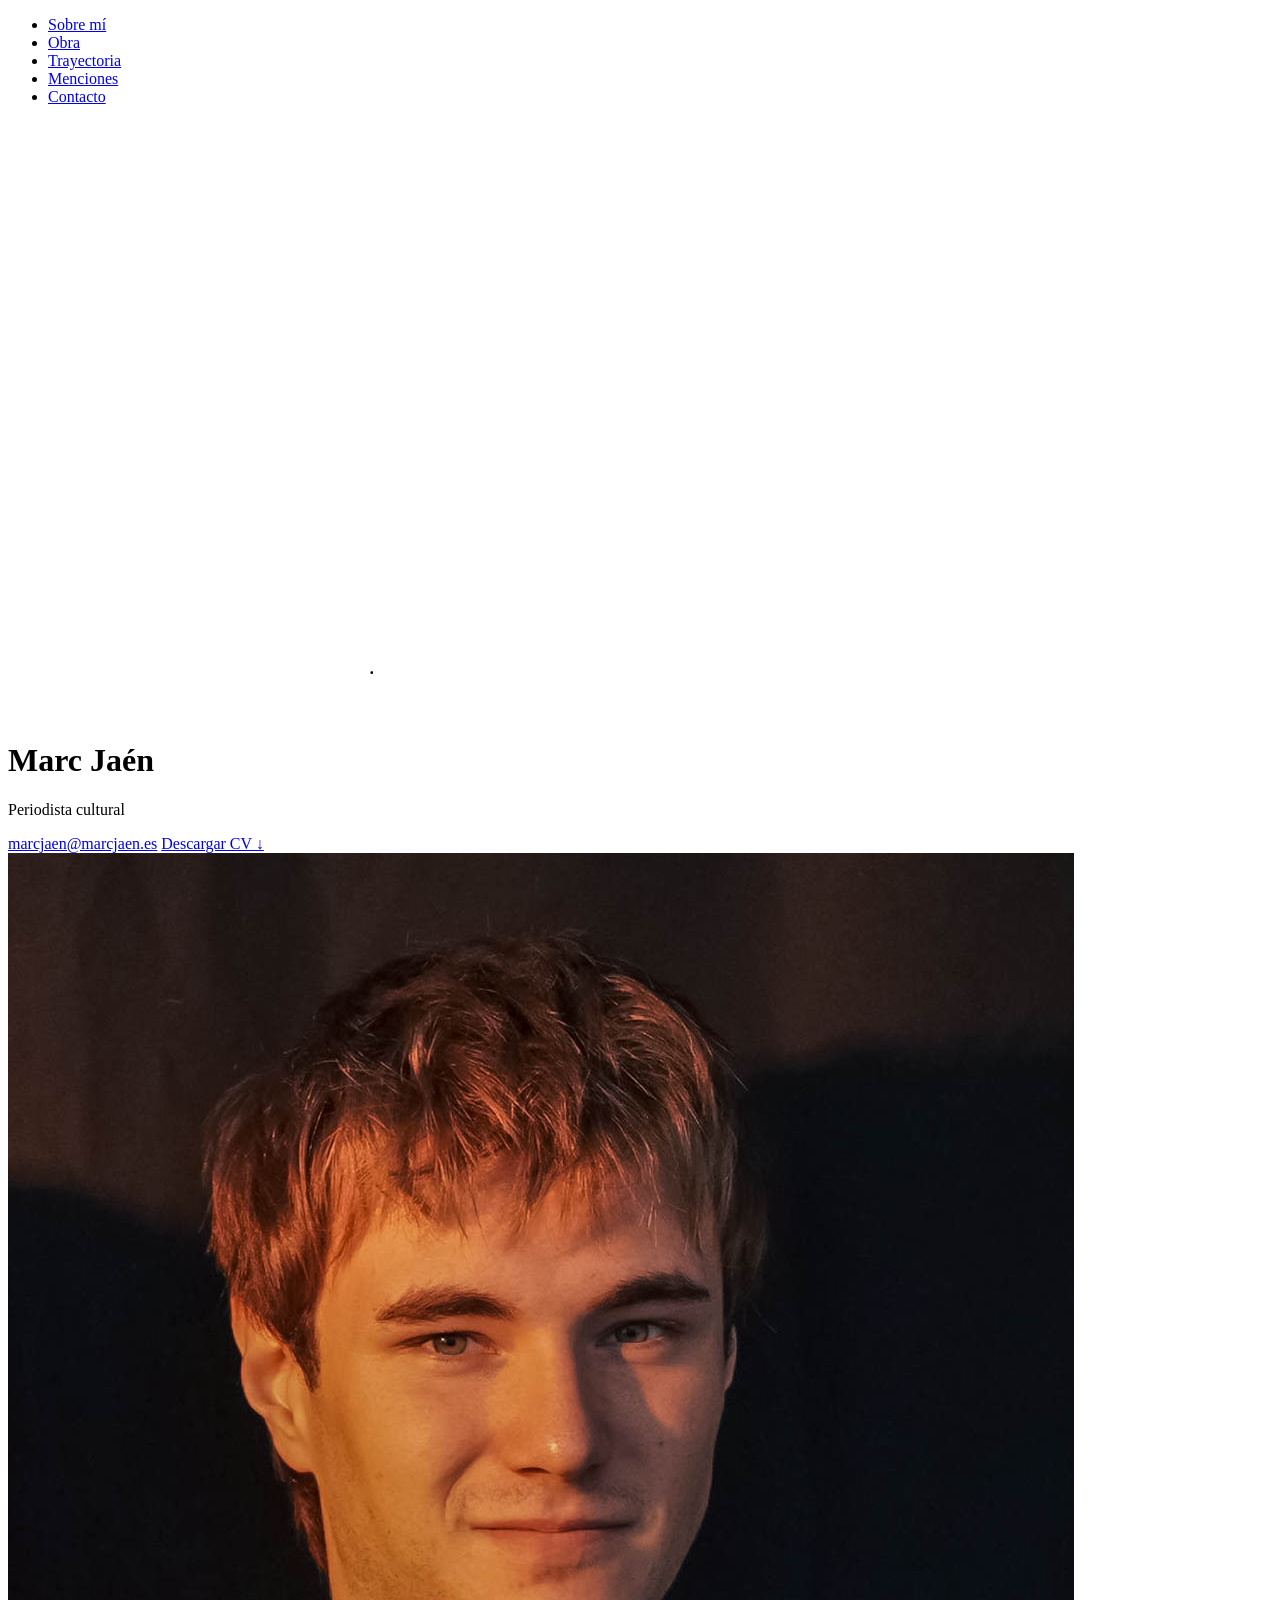
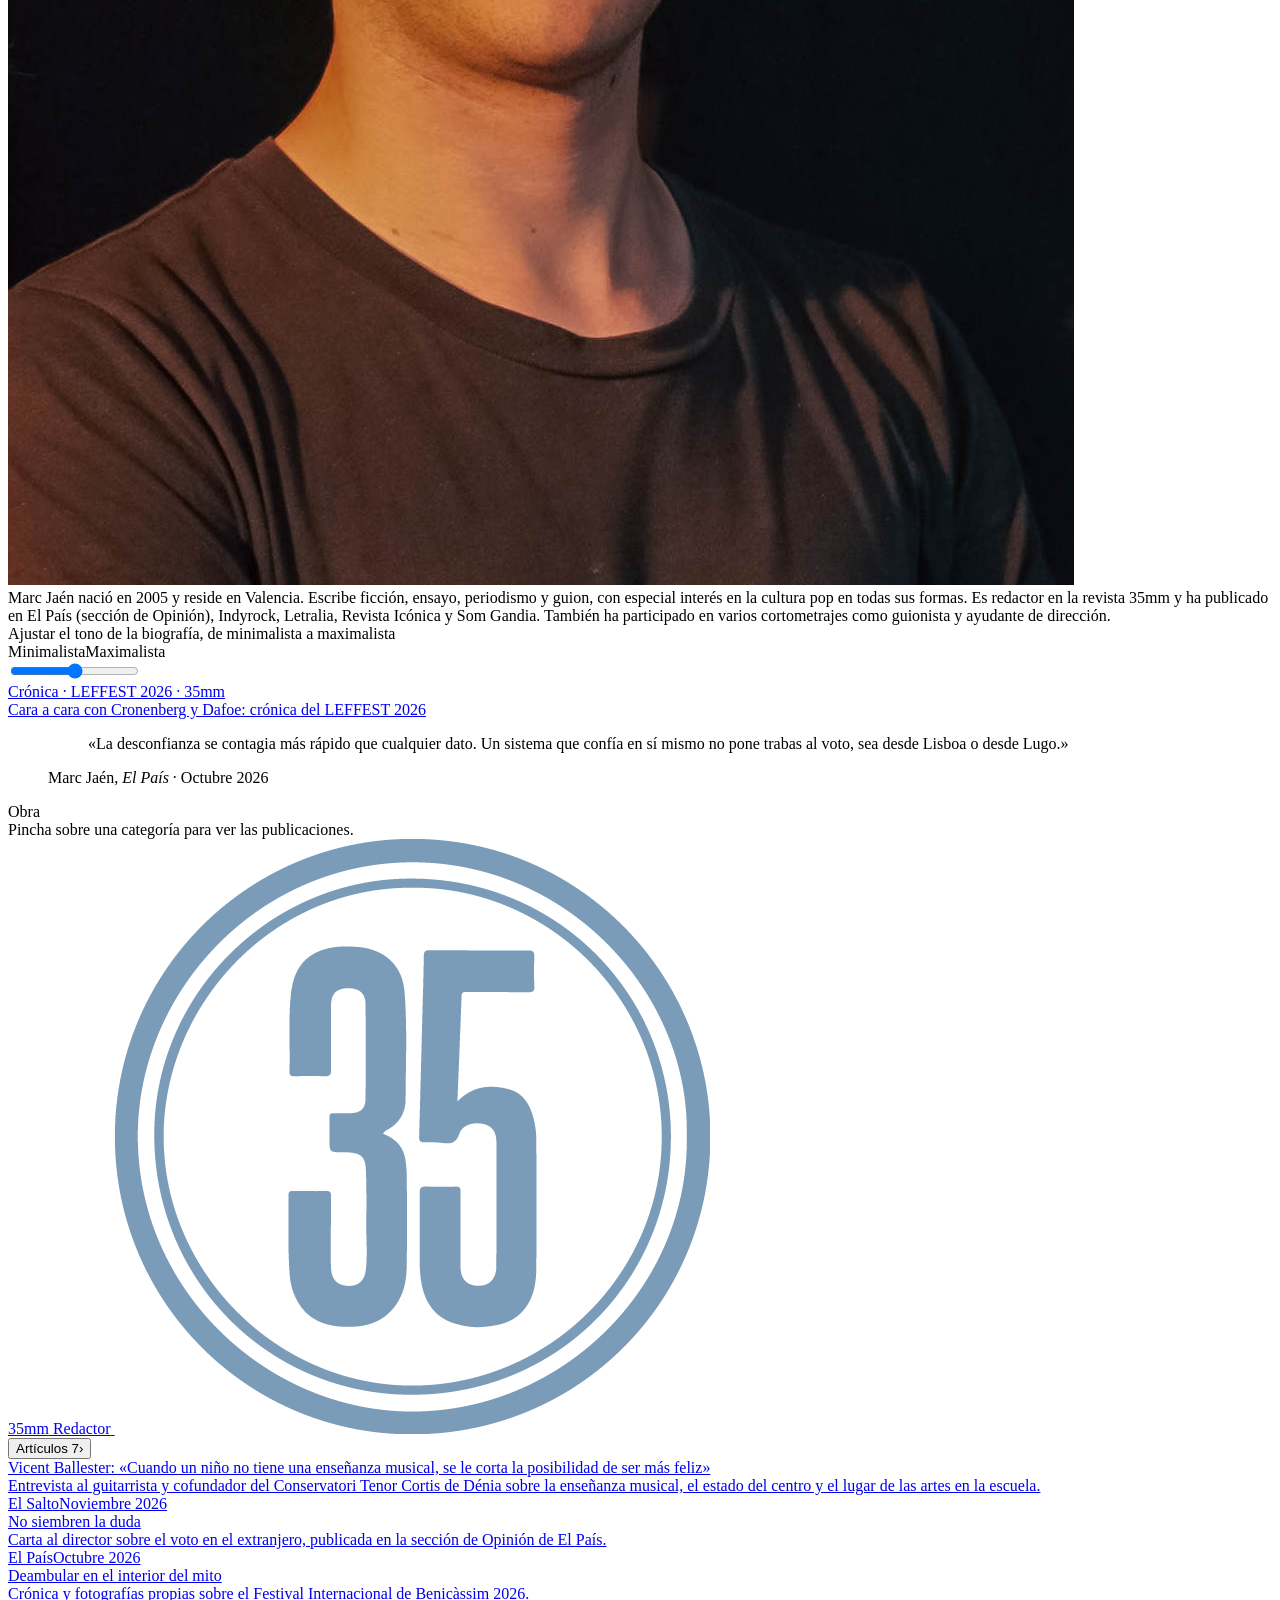
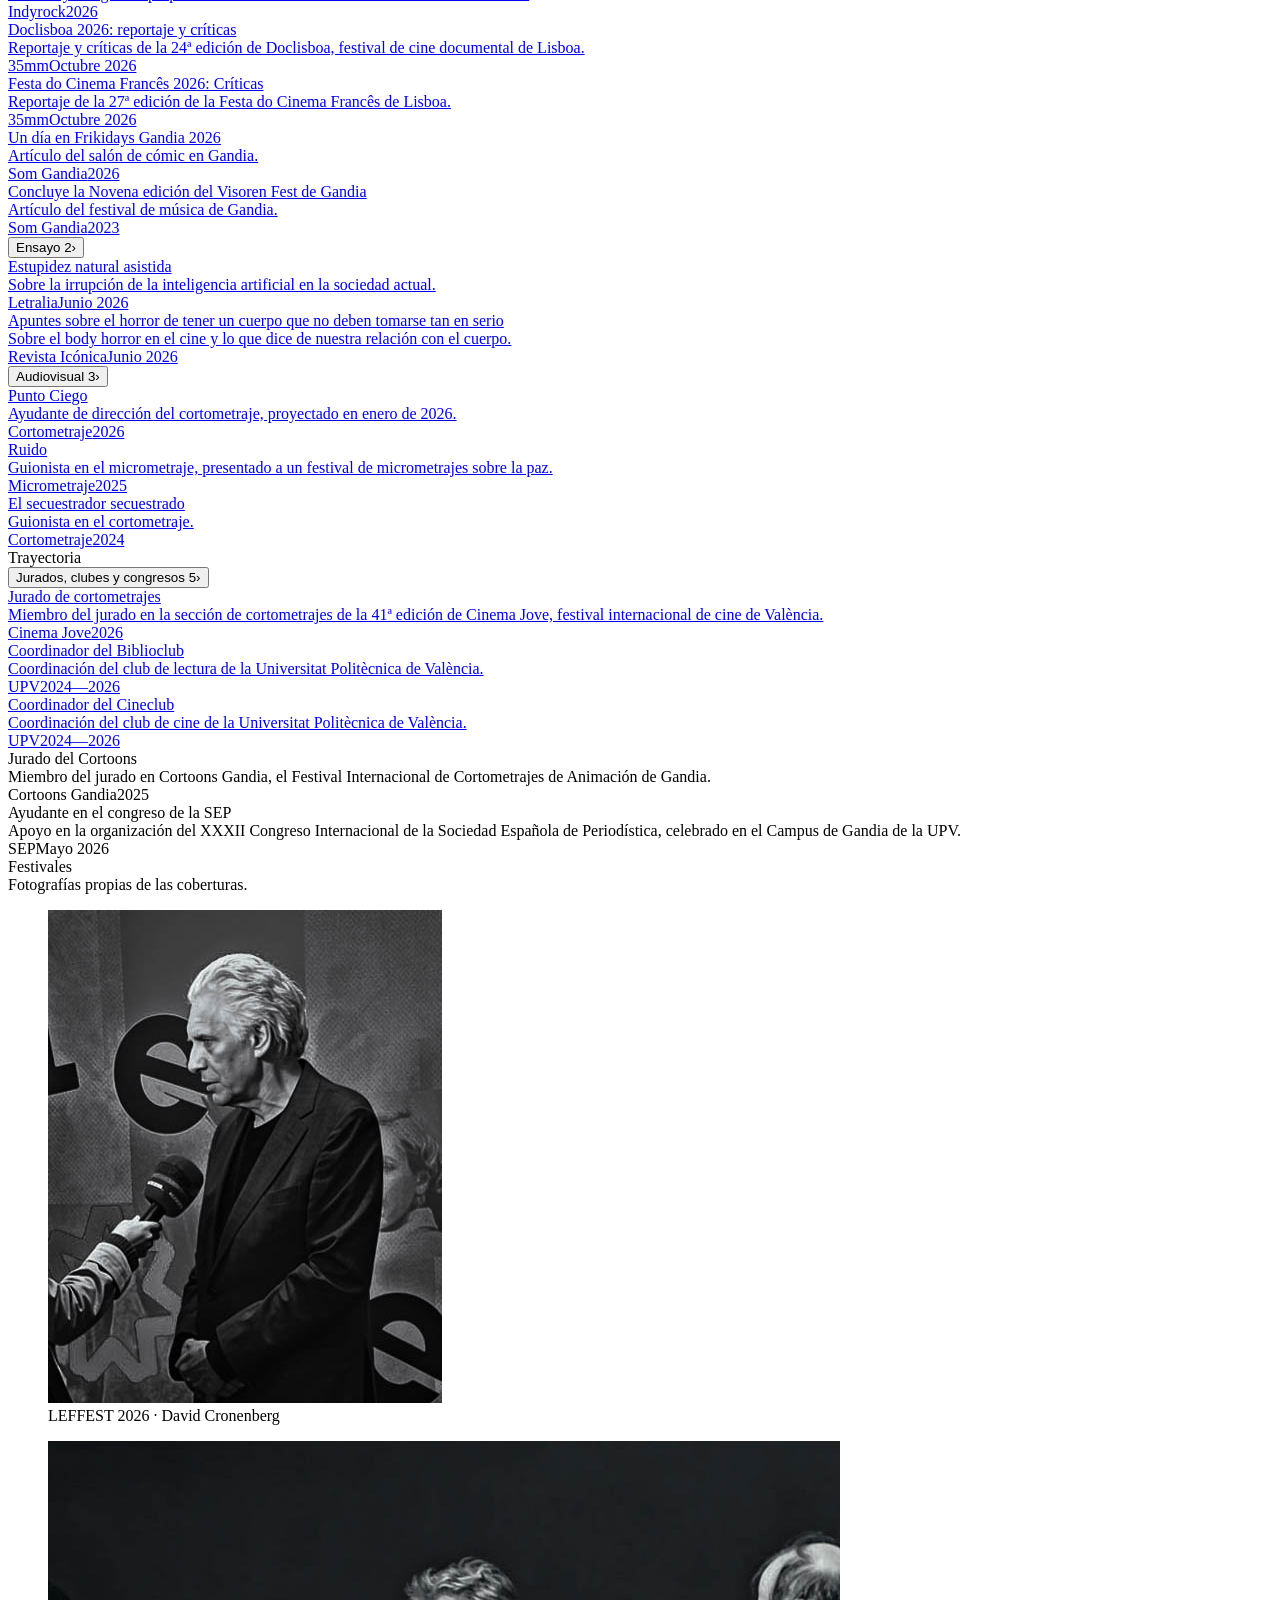
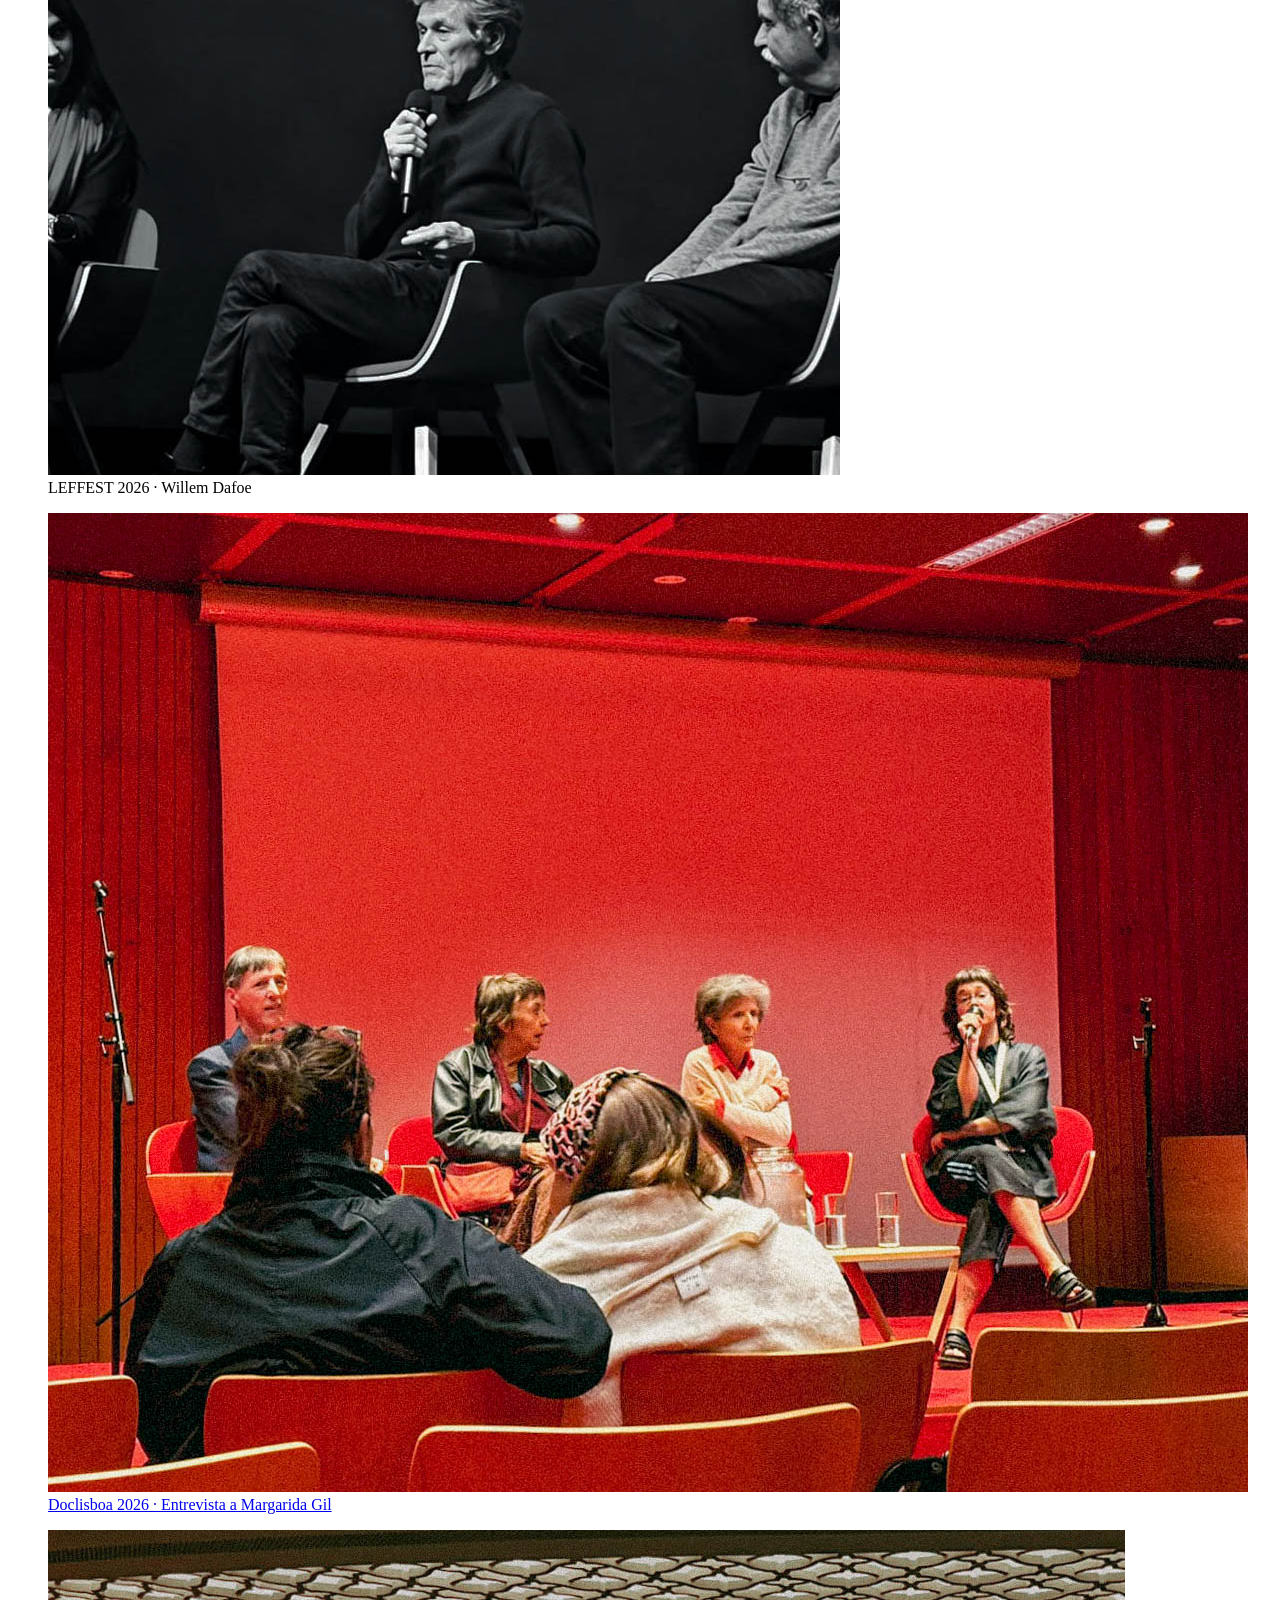
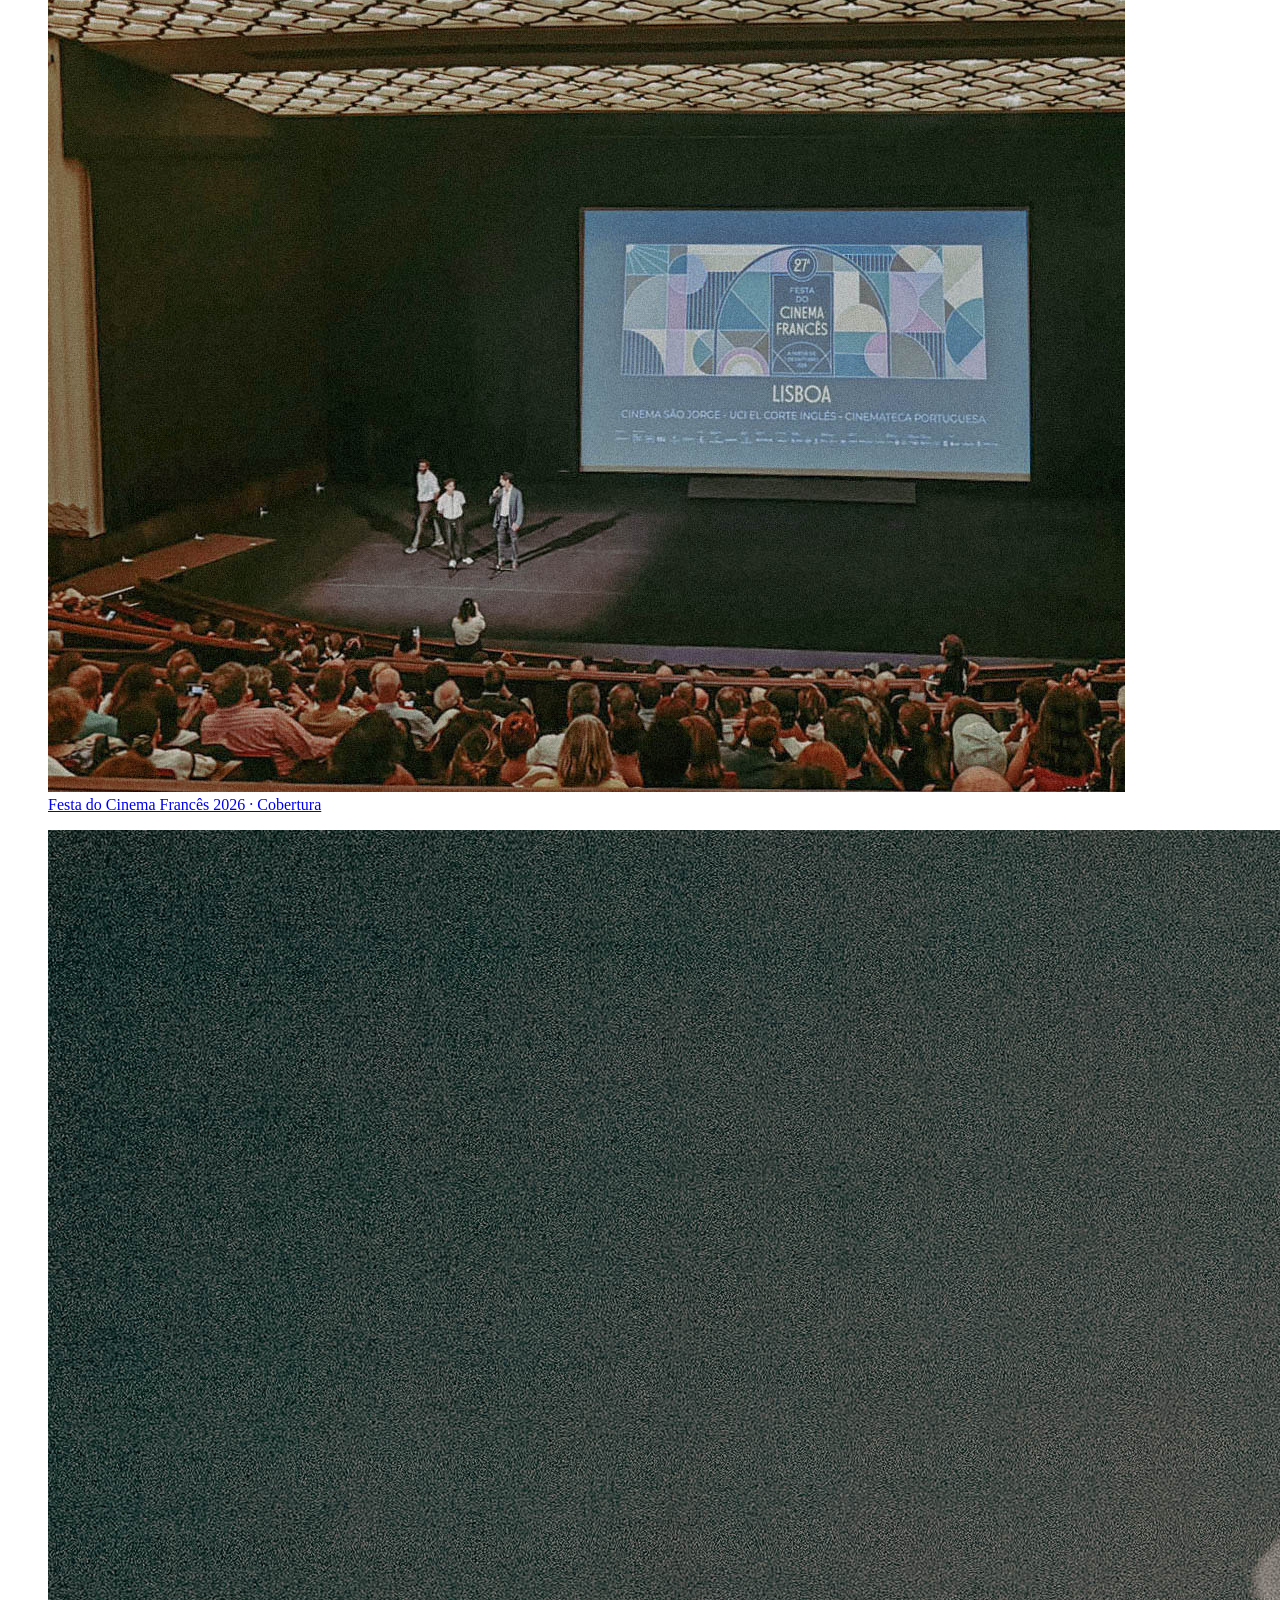
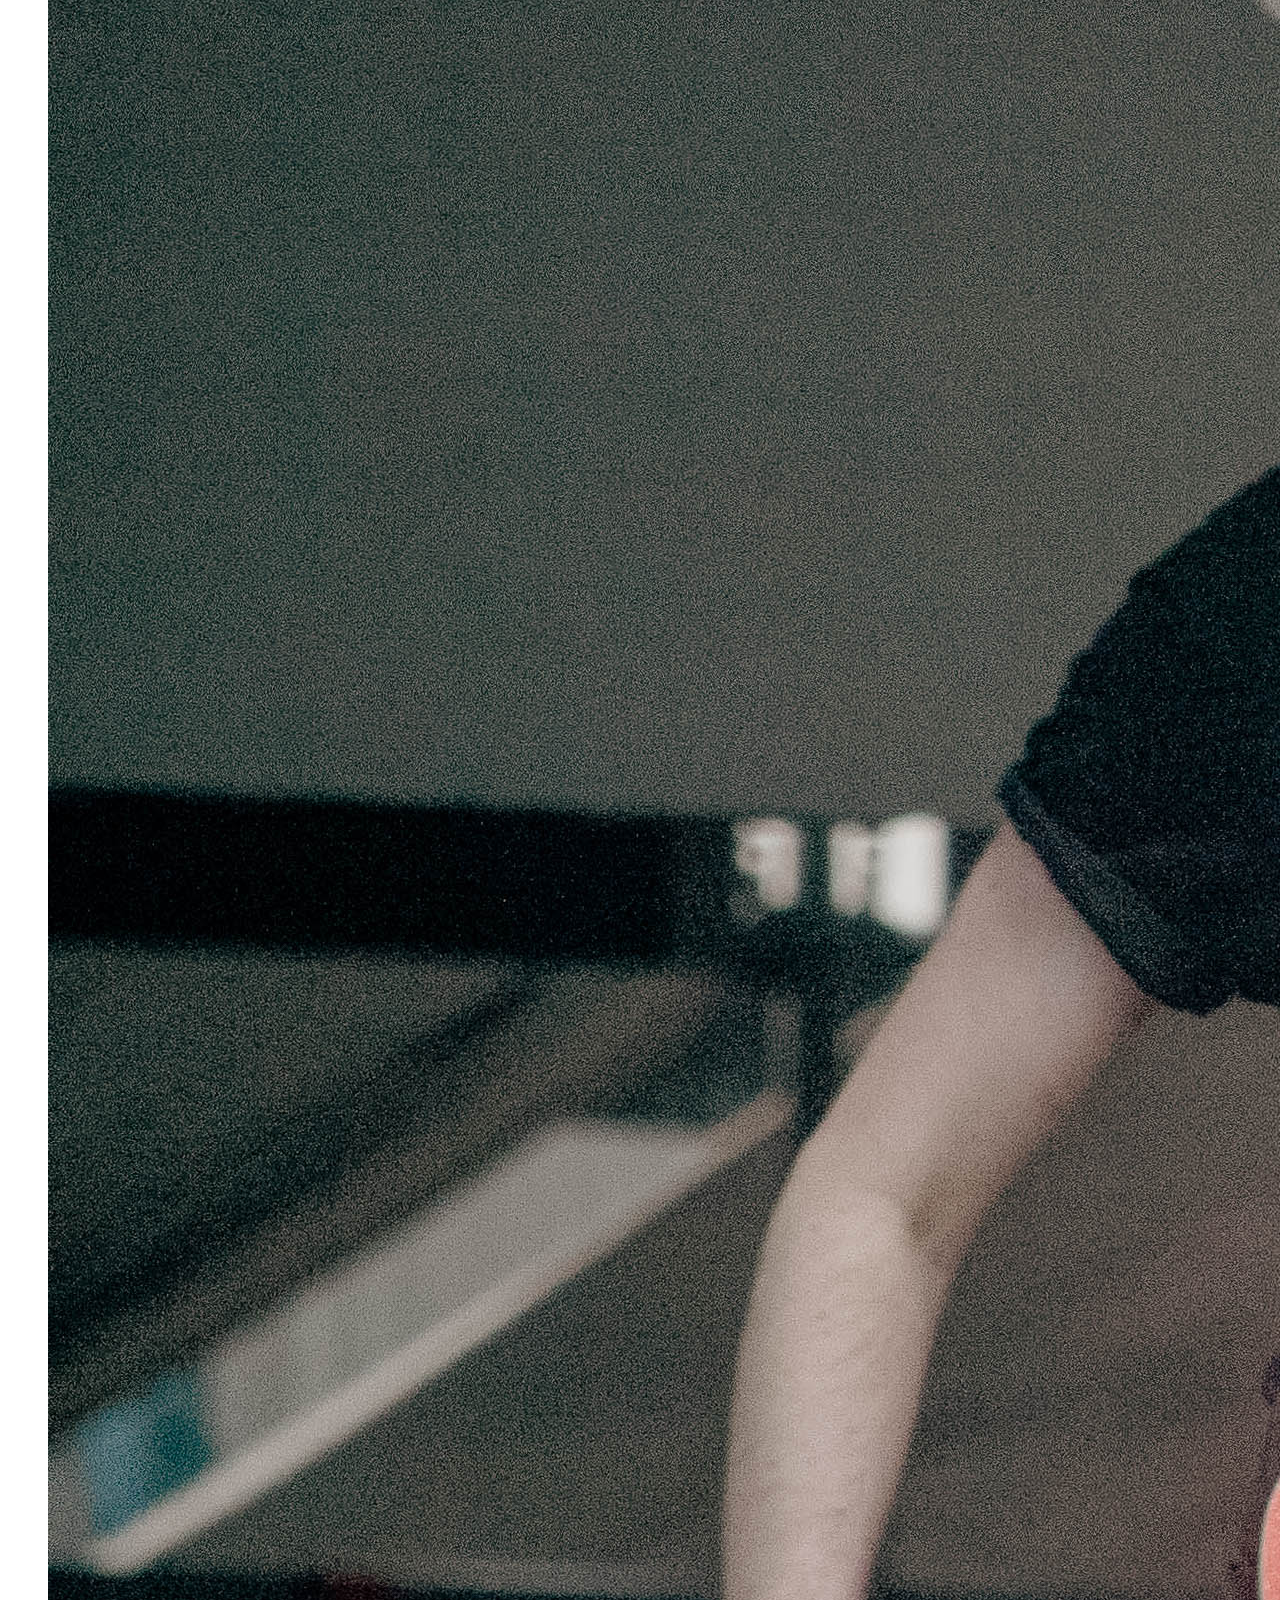
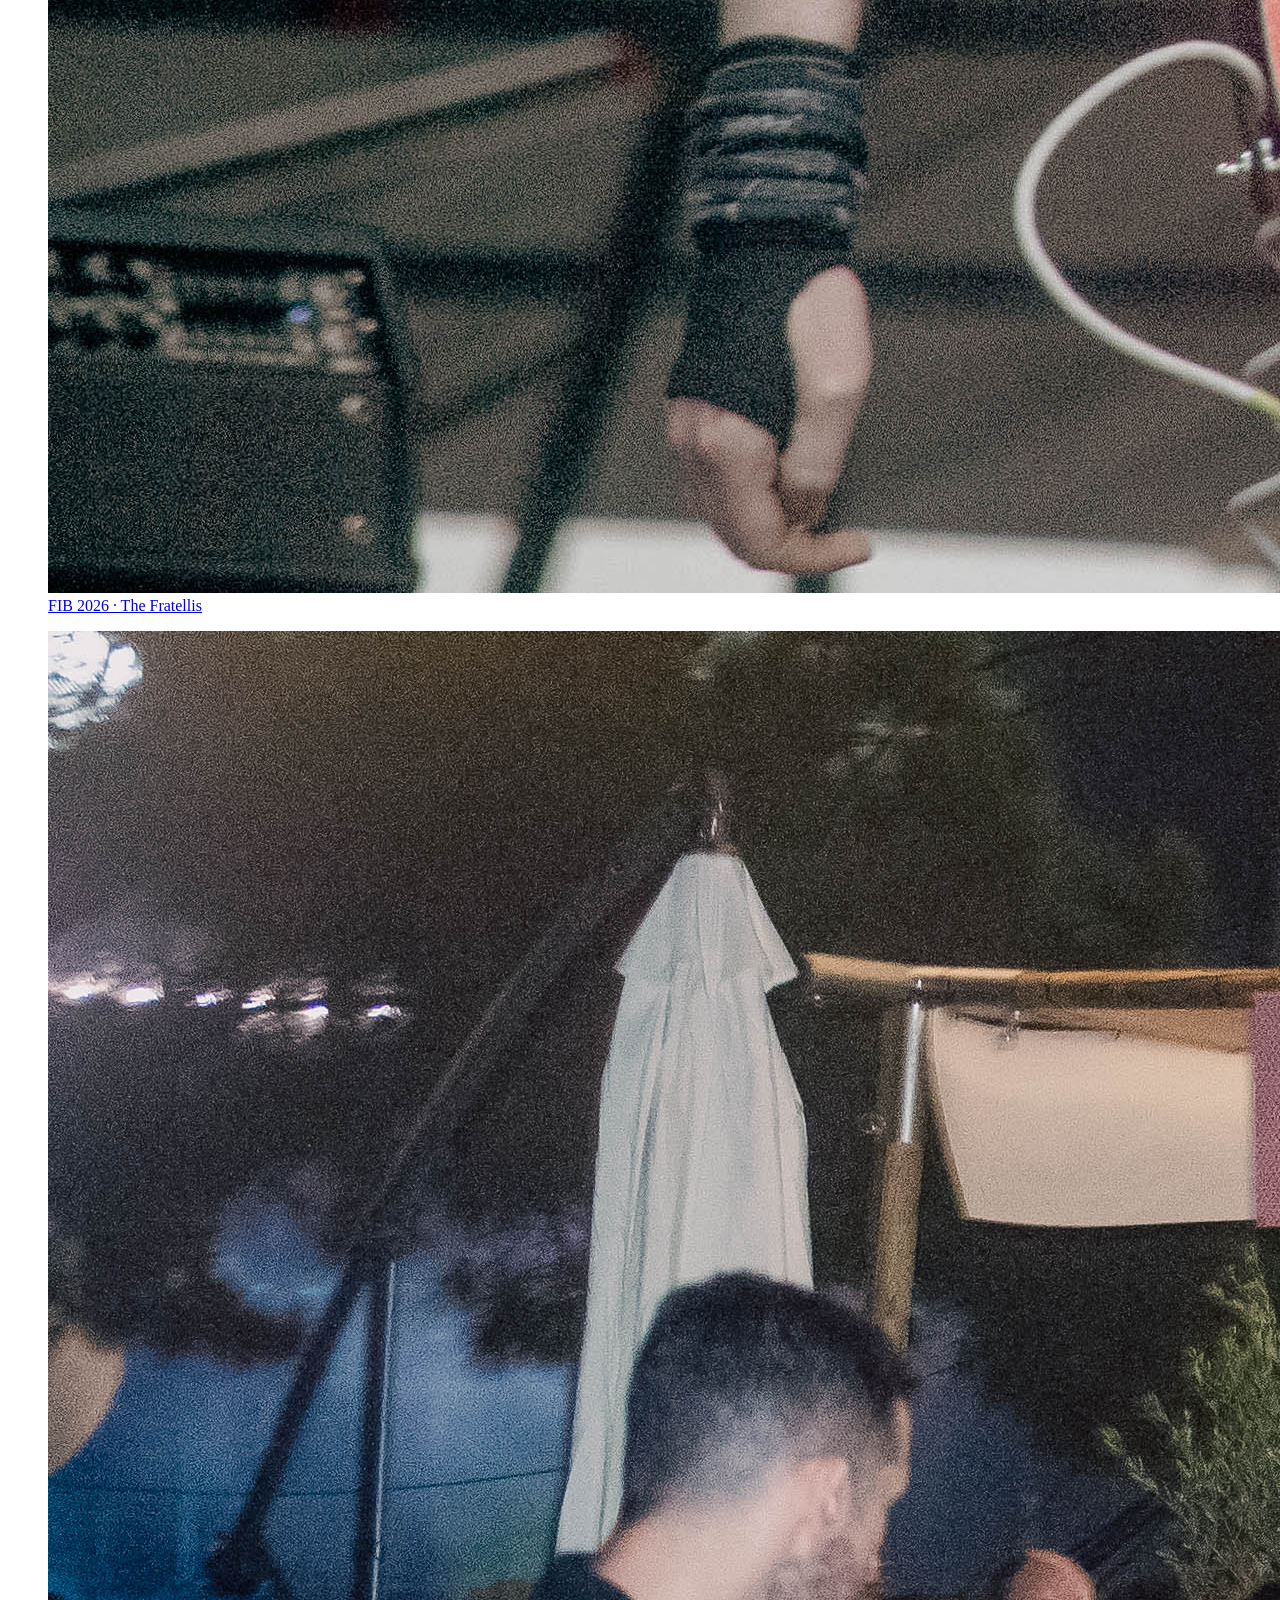
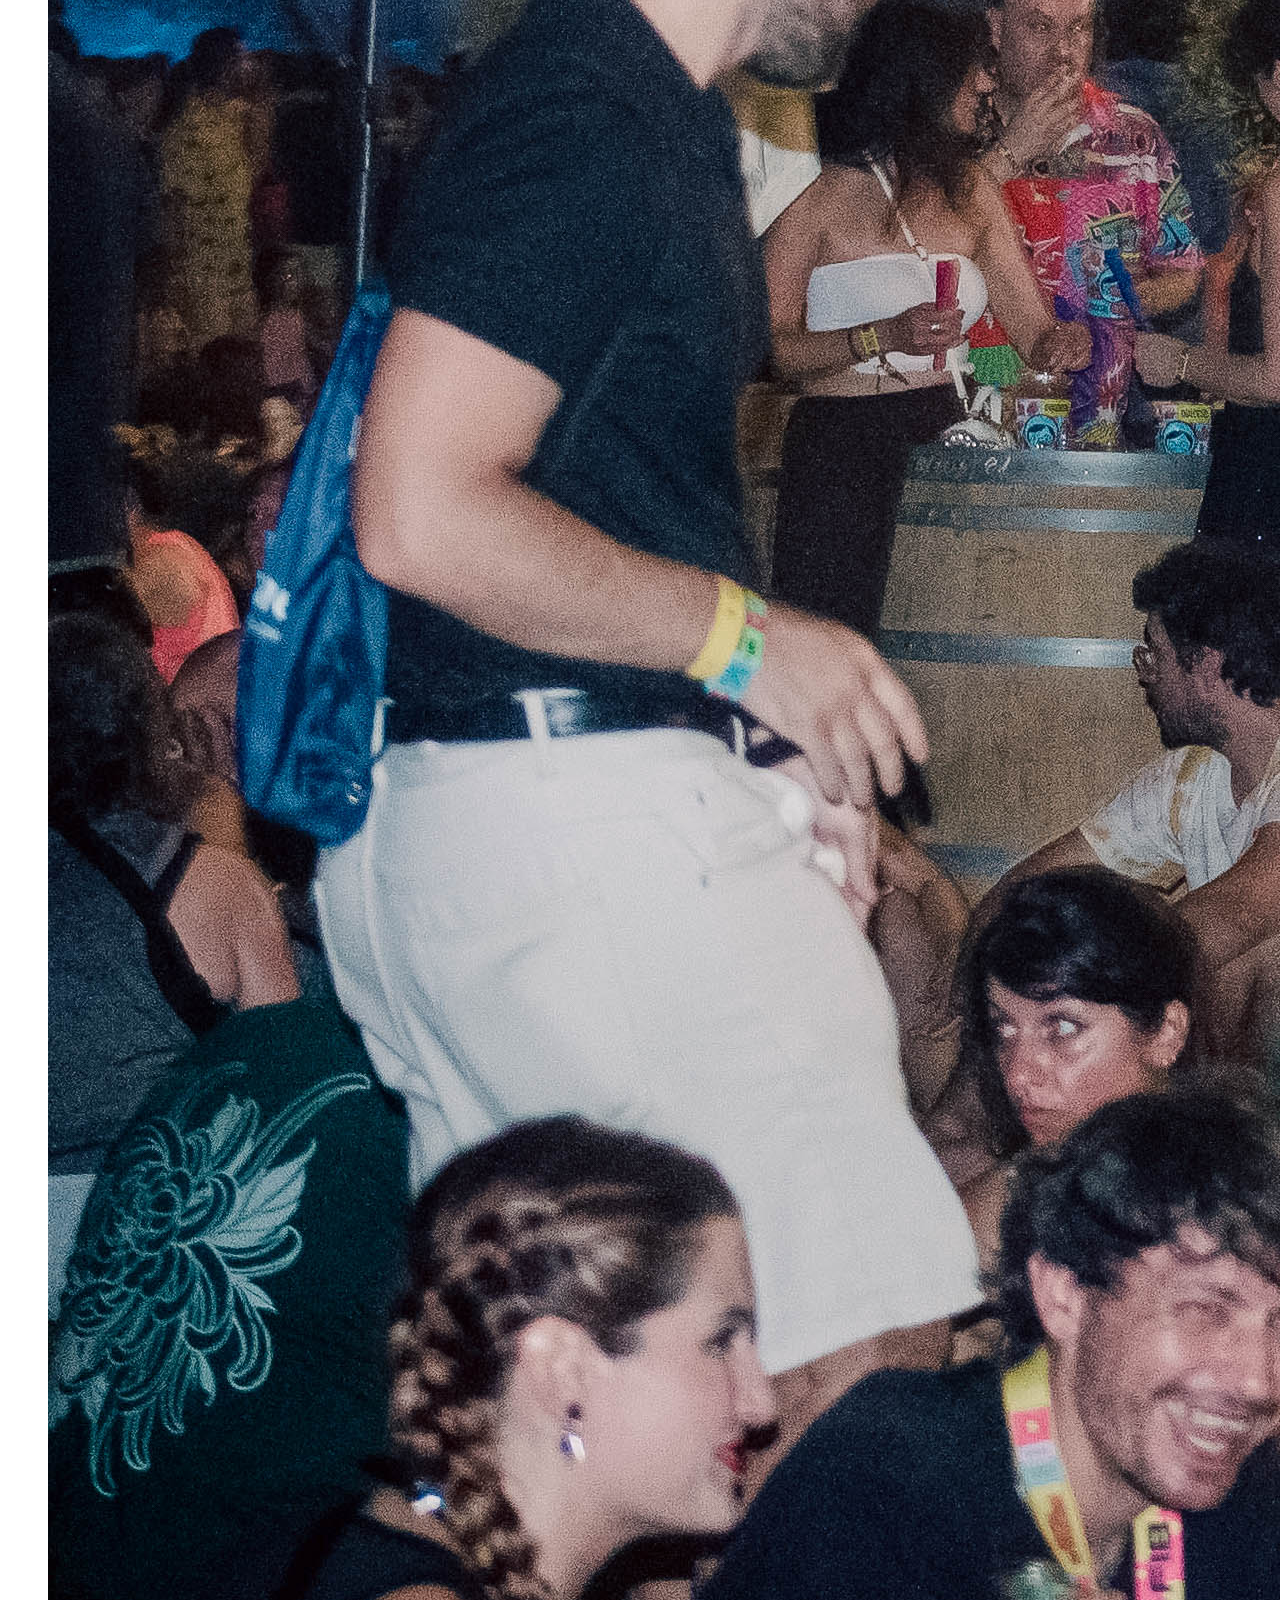
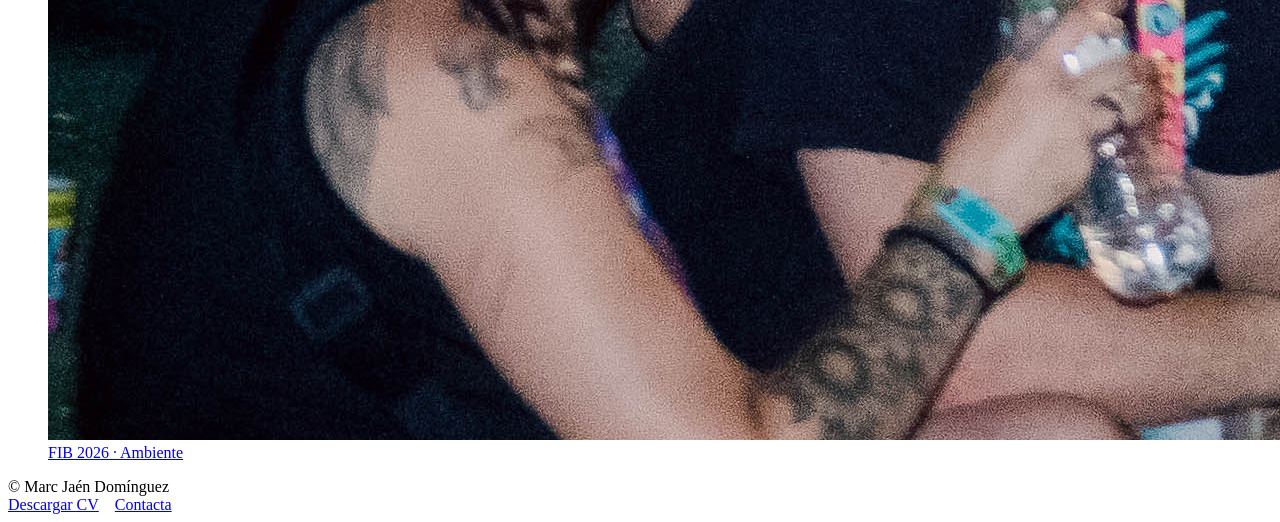
==== index.html @ 6fa633c7 "Add files via upload" ====
<!DOCTYPE html>
<html lang="es">
<head>
<meta charset="UTF-8">
<meta name="viewport" content="width=device-width, initial-scale=1.0">

<!-- SEO -->
<title>Marc Jaén | Periodista cultural</title>
<meta name="description" content="Marc Jaén Domínguez, periodista cultural. Redactor en la revista 35mm. Ensayo, artículos, crónica y guion. Publicado en El País, Indyrock, Letralia, Revista Icónica y Som Gandia. Coordinador del Biblioclub y el Cineclub de la UPV.">
<meta name="author" content="Marc Jaén Domínguez">
<meta name="robots" content="index, follow, max-image-preview:large">
<meta name="theme-color" content="#12132e">
<link rel="canonical" href="https://marcjaen.es/">
<link rel="icon" type="image/png" href="/logomarc.png">

<!-- Open Graph / redes sociales -->
<meta property="og:type" content="website">
<meta property="og:site_name" content="Marc Jaén">
<meta property="og:title" content="Marc Jaén | Periodista cultural">
<meta property="og:description" content="Marc Jaén Domínguez escribe ensayo, periodismo cultural, ficción y guion. Es redactor en la revista 35mm y ha publicado en El País, Indyrock, Letralia, Revista Icónica y Som Gandia. Coordina el Biblioclub y el Cineclub de la Universitat Politècnica de València.">
<meta property="og:url" content="https://marcjaen.es/">
<meta property="og:image" content="https://marcjaen.es/logomarc.png">
<meta property="og:locale" content="es_ES">
<meta name="twitter:card" content="summary">
<meta name="twitter:title" content="Marc Jaén | Periodista cultural">
<meta name="twitter:description" content="Marc Jaén Domínguez escribe ensayo, periodismo cultural, ficción y guion. Redactor en la revista 35mm. Ha publicado en El País, Indyrock, Letralia, Revista Icónica y Som Gandia.">
<meta name="twitter:image" content="https://marcjaen.es/logomarc.png">

<!-- Datos estructurados -->
<script type="application/ld+json">
{
  "@context": "https://schema.org",
  "@graph": [
    {
      "@type": "WebSite",
      "@id": "https://marcjaen.es/#website",
      "url": "https://marcjaen.es/",
      "name": "Marc Jaén",
      "alternateName": "Marc Jaén Domínguez",
      "inLanguage": "es"
    },
    {
      "@type": "Person",
      "@id": "https://marcjaen.es/#person",
      "name": "Marc Jaén",
      "alternateName": ["Marc Jaén Domínguez", "Marc Jaen"],
      "url": "https://marcjaen.es/",
      "image": "https://marcjaen.es/foto.jpg",
      "email": "mailto:marcjaen@marcjaen.es",
      "jobTitle": "Periodista cultural",
      "description": "Periodista cultural, ensayista y guionista. Redactor en la revista 35mm. Coordina el Biblioclub y el Cineclub de la Universitat Politècnica de València.",
      "knowsAbout": ["periodismo cultural", "ensayo", "cine", "literatura", "música", "guion"],
      "worksFor": {
        "@type": "Organization",
        "name": "35mm",
        "url": "https://35milimetros.es/"
      },
      "affiliation": {
        "@type": "CollegeOrUniversity",
        "name": "Universitat Politècnica de València"
      }
    }
  ]
}
</script>

<link rel="preconnect" href="https://fonts.googleapis.com">
<link rel="preconnect" href="https://fonts.gstatic.com" crossorigin>
<link href="https://fonts.googleapis.com/css2?family=Courier+Prime:ital,wght@0,400;0,700;1,400&family=Inter:wght@300;400;500&display=swap" rel="stylesheet">
<link rel="stylesheet" href="estilos.css">
</head>
<body>

<nav>
  <ul class="nav-links">
    <li><a href="#sobre-mi">Sobre mí</a></li>
    <li><a href="#obras">Obra</a></li>
    <li><a href="#trayectoria">Trayectoria</a></li>
    <li><a href="menciones.html">Menciones</a></li>
    <li><a href="#contacto">Contacto</a></li>
  </ul>
</nav>

<main class="contenido">

  <div class="sobre-grid" id="sobre-mi">
    <div class="marc-header">
      <img src="logomarcblanco.png" alt="Logo Marc Jaén" class="marc-logo">

      <div class="marc-titulo">
        <h1 class="marc-nombre">Marc Jaén</h1>
        <p class="marc-subtitulo">Periodista cultural</p>
        <a href="mailto:marcjaen@marcjaen.es" class="marc-mail">marcjaen@marcjaen.es</a>
        <a href="cv-marc-jaen.pdf" target="_blank" rel="noopener noreferrer" class="marc-mail">Descargar CV ↓</a>
      </div>
    </div>

    <div class="sobre-foto">
      <img src="foto.jpg" alt="Marc Jaén Domínguez, periodista cultural" onerror="this.style.display='none';this.nextElementSibling.style.display='flex'">
      <div class="foto-placeholder" style="display:none">.</div>
    </div>

    <div class="sobre-texto">
      <div class="sobre-bio" id="bioTexto">Marc Jaén nació en 2005 y reside en Valencia. Escribe ficción, ensayo, periodismo y guion, con especial interés en la cultura pop en todas sus formas. Es redactor en la revista 35mm y ha publicado en El País (sección de Opinión), Indyrock, Letralia, Revista Icónica y Som Gandia. También ha participado en varios cortometrajes como guionista y ayudante de dirección.</div>
      <label for="tonoSlider" class="sr-only">Ajustar el tono de la biografía, de minimalista a maximalista</label>
      <div class="tono-label-row"><span>Minimalista</span><span>Maximalista</span></div>
      <input type="range" class="slider" id="tonoSlider" min="0" max="6" step="1" value="3">

      <!-- PIEZA DESTACADA: sustituye href="#" por la URL real de la crónica -->
      <a class="destacado" href="#" target="_blank" rel="noopener noreferrer">
        <img src="cronenberg-poster.jpg" alt="Póster de Videodrome firmado por David Cronenberg" onerror="this.style.display='none'">
        <div>
          <div class="destacado-etiqueta">Crónica · LEFFEST 2026 · 35mm</div>
          <div class="destacado-tit">Cara a cara con Cronenberg y Dafoe: crónica del LEFFEST 2026</div>
        </div>
      </a>

      <figure class="cita">
        <blockquote>«La desconfianza se contagia más rápido que cualquier dato. Un sistema que confía en sí mismo no pone trabas al voto, sea desde Lisboa o desde Lugo.»</blockquote>
        <figcaption>Marc Jaén, <cite>El País</cite> · Octubre 2026</figcaption>
      </figure>
    </div>
  </div>

  <!-- OBRA: 35mm + Artículos, Ensayo, Audiovisual -->
  <div class="obras-sec" id="obras">
    <div class="sec-label">Obra</div>
    <div class="sec-hint">Pincha sobre una categoría para ver las publicaciones.</div>

    <div class="cat-grid">

      <a class="cat-card cat-link" href="https://35milimetros.es/author/marcjaen/" target="_blank" rel="noopener noreferrer">
        <span class="cat-titulo">35mm</span>
        <span class="cat-meta">
          <span class="cat-count">Redactor</span>
          <img src="logo-35mm.png" alt="Logo de la revista 35mm" class="cat-logo">
        </span>
      </a>

      <div class="cat-card">
        <button class="cat-header" id="btn-articulos" onclick="toggleCat(this)" aria-expanded="false" aria-controls="cat-articulos">
          <span class="cat-titulo">Artículos</span>
          <span class="cat-meta"><span class="cat-count">7</span><span class="cat-arrow" aria-hidden="true">›</span></span>
        </button>
        <div class="cat-body" id="cat-articulos" role="region" aria-labelledby="btn-articulos" inert>
          <a class="obra-fila" href="https://www.elsaltodiario.com/musica/vicent-ballester-cuando-un-nino-no-tiene-una-ensenanza-musical-se-le-corta-posibilidad-ser-feliz" target="_blank" rel="noopener noreferrer">
            <div class="obra-tit">Vicent Ballester: «Cuando un niño no tiene una enseñanza musical, se le corta la posibilidad de ser más feliz»</div>
            <div class="obra-desc">Entrevista al guitarrista y cofundador del Conservatori Tenor Cortis de Dénia sobre la enseñanza musical, el estado del centro y el lugar de las artes en la escuela.</div>
            <div class="obra-meta"><span>El Salto</span><span>Noviembre 2026</span></div>
          </a>
          <a class="obra-fila" href="https://elpais.com/opinion/2026-10-15/una-lectora-el-problema-no-es-el-turismo-sino-desplazar-la-vida-que-hace-atractiva-una-ciudad.html" target="_blank" rel="noopener noreferrer">
            <div class="obra-tit">No siembren la duda</div>
            <div class="obra-desc">Carta al director sobre el voto en el extranjero, publicada en la sección de Opinión de El País.</div>
            <div class="obra-meta"><span>El País</span><span>Octubre 2026</span></div>
          </a>
          <a class="obra-fila" href="https://indyrock.es/benicassim.htm" target="_blank" rel="noopener noreferrer">
            <div class="obra-tit">Deambular en el interior del mito</div>
            <div class="obra-desc">Crónica y fotografías propias sobre el Festival Internacional de Benicàssim 2026.</div>
            <div class="obra-meta"><span>Indyrock</span><span>2026</span></div>
          </a>
          <a class="obra-fila" href="https://35milimetros.es/doclisboa-2026-reportaje-y-criticas/" target="_blank" rel="noopener noreferrer">
            <div class="obra-tit">Doclisboa 2026: reportaje y críticas</div>
            <div class="obra-desc">Reportaje y críticas de la 24ª edición de Doclisboa, festival de cine documental de Lisboa.</div>
            <div class="obra-meta"><span>35mm</span><span>Octubre 2026</span></div>
          </a>
          <a class="obra-fila" href="https://35milimetros.es/festa-do-cinema-frances-2026-criticas/" target="_blank" rel="noopener noreferrer">
            <div class="obra-tit">Festa do Cinema Francês 2026: Críticas</div>
            <div class="obra-desc">Reportaje de la 27ª edición de la Festa do Cinema Francês de Lisboa.</div>
            <div class="obra-meta"><span>35mm</span><span>Octubre 2026</span></div>
          </a>
          <a class="obra-fila" href="https://somgandia.com/frikidays-gandia-2026-marc-jaen" target="_blank" rel="noopener noreferrer">
            <div class="obra-tit">Un día en Frikidays Gandia 2026</div>
            <div class="obra-desc">Artículo del salón de cómic en Gandia.</div>
            <div class="obra-meta"><span>Som Gandia</span><span>2026</span></div>
          </a>
          <a class="obra-fila" href="https://somgandia.com/visoren-fest-de-gandia" target="_blank" rel="noopener noreferrer">
            <div class="obra-tit">Concluye la Novena edición del Visoren Fest de Gandia</div>
            <div class="obra-desc">Artículo del festival de música de Gandia.</div>
            <div class="obra-meta"><span>Som Gandia</span><span>2023</span></div>
          </a>
        </div>
      </div>

      <div class="cat-card">
        <button class="cat-header" id="btn-ensayo" onclick="toggleCat(this)" aria-expanded="false" aria-controls="cat-ensayo">
          <span class="cat-titulo">Ensayo</span>
          <span class="cat-meta"><span class="cat-count">2</span><span class="cat-arrow" aria-hidden="true">›</span></span>
        </button>
        <div class="cat-body" id="cat-ensayo" role="region" aria-labelledby="btn-ensayo" inert>
          <a class="obra-fila" href="https://letralia.com/sala-de-ensayo/2026/06/15/estupidez-natural-asistida/" target="_blank" rel="noopener noreferrer">
            <div class="obra-tit">Estupidez natural asistida</div>
            <div class="obra-desc">Sobre la irrupción de la inteligencia artificial en la sociedad actual.</div>
            <div class="obra-meta"><span>Letralia</span><span>Junio 2026</span></div>
          </a>
          <a class="obra-fila" href="https://revistaiconica.com/apuntes-sobre-el-horror-de-tener-un-cuerpo-que-no-deben-tomarse-tan-en-serio/" target="_blank" rel="noopener noreferrer">
            <div class="obra-tit">Apuntes sobre el horror de tener un cuerpo que no deben tomarse tan en serio</div>
            <div class="obra-desc">Sobre el body horror en el cine y lo que dice de nuestra relación con el cuerpo.</div>
            <div class="obra-meta"><span>Revista Icónica</span><span>Junio 2026</span></div>
          </a>
        </div>
      </div>

      <div class="cat-card">
        <button class="cat-header" id="btn-audiovisual" onclick="toggleCat(this)" aria-expanded="false" aria-controls="cat-audiovisual">
          <span class="cat-titulo">Audiovisual</span>
          <span class="cat-meta"><span class="cat-count">3</span><span class="cat-arrow" aria-hidden="true">›</span></span>
        </button>
        <div class="cat-body" id="cat-audiovisual" role="region" aria-labelledby="btn-audiovisual" inert>
          <a class="obra-fila" href="https://youtu.be/EeJYTK-AFF4" target="_blank" rel="noopener noreferrer">
            <div class="obra-tit">Punto Ciego</div>
            <div class="obra-desc">Ayudante de dirección del cortometraje, proyectado en enero de 2026.</div>
            <div class="obra-meta"><span>Cortometraje</span><span>2026</span></div>
          </a>
          <a class="obra-fila" href="https://youtu.be/1i9xn49E3Xo" target="_blank" rel="noopener noreferrer">
            <div class="obra-tit">Ruido</div>
            <div class="obra-desc">Guionista en el micrometraje, presentado a un festival de micrometrajes sobre la paz.</div>
            <div class="obra-meta"><span>Micrometraje</span><span>2025</span></div>
          </a>
          <a class="obra-fila" href="https://youtu.be/iUqpj9CgzKc" target="_blank" rel="noopener noreferrer">
            <div class="obra-tit">El secuestrador secuestrado</div>
            <div class="obra-desc">Guionista en el cortometraje.</div>
            <div class="obra-meta"><span>Cortometraje</span><span>2024</span></div>
          </a>
        </div>
      </div>

    </div>
  </div>

  <!-- TRAYECTORIA: sección propia, una sola tarjeta desplegable -->
  <div class="trayectoria-sec" id="trayectoria">
    <div class="sec-label">Trayectoria</div>

    <div class="cat-grid">
      <div class="cat-card cat-ancha">
        <button class="cat-header" id="btn-trayectoria" onclick="toggleCat(this)" aria-expanded="false" aria-controls="cat-trayectoria">
          <span class="cat-titulo">Jurados, clubes y congresos</span>
          <span class="cat-meta"><span class="cat-count">5</span><span class="cat-arrow" aria-hidden="true">›</span></span>
        </button>
        <div class="cat-body" id="cat-trayectoria" role="region" aria-labelledby="btn-trayectoria" inert>
          <a class="obra-fila" href="certificado-cinema-jove.pdf" target="_blank" rel="noopener noreferrer">
            <div class="obra-tit">Jurado de cortometrajes</div>
            <div class="obra-desc">Miembro del jurado en la sección de cortometrajes de la 41ª edición de Cinema Jove, festival internacional de cine de València.</div>
            <div class="obra-meta"><span>Cinema Jove</span><span>2026</span></div>
          </a>
          <a class="obra-fila" href="Biblioclub.pdf" target="_blank" rel="noopener noreferrer">
            <div class="obra-tit">Coordinador del Biblioclub</div>
            <div class="obra-desc">Coordinación del club de lectura de la Universitat Politècnica de València.</div>
            <div class="obra-meta"><span>UPV</span><span>2024—2026</span></div>
          </a>
          <a class="obra-fila" href="Cineclub.pdf" target="_blank" rel="noopener noreferrer">
            <div class="obra-tit">Coordinador del Cineclub</div>
            <div class="obra-desc">Coordinación del club de cine de la Universitat Politècnica de València.</div>
            <div class="obra-meta"><span>UPV</span><span>2024—2026</span></div>
          </a>
          <div class="obra-fila-static">
            <div class="obra-tit">Jurado del Cortoons</div>
            <div class="obra-desc">Miembro del jurado en Cortoons Gandia, el Festival Internacional de Cortometrajes de Animación de Gandia.</div>
            <div class="obra-meta"><span>Cortoons Gandia</span><span>2025</span></div>
          </div>
          <div class="obra-fila-static">
            <div class="obra-tit">Ayudante en el congreso de la SEP</div>
            <div class="obra-desc">Apoyo en la organización del XXXII Congreso Internacional de la Sociedad Española de Periodística, celebrado en el Campus de Gandia de la UPV.</div>
            <div class="obra-meta"><span>SEP</span><span>Mayo 2026</span></div>
          </div>
        </div>
      </div>
    </div>
  </div>

  <!-- FESTIVALES -->
  <div class="festivales-sec" id="festivales">
    <div class="sec-label">Festivales</div>
    <div class="sec-hint">Fotografías propias de las coberturas.</div>

    <div class="galeria">
      <figure>
        <img src="leffest-cronenberg.jpg" alt="David Cronenberg en el LEFFEST 2026, fotografía de Marc Jaén" loading="lazy" onerror="this.closest('figure').style.display='none'">
        <figcaption>LEFFEST 2026 · David Cronenberg</figcaption>
      </figure>
      <figure>
        <img src="leffest-dafoe.jpg" alt="Willem Dafoe en el LEFFEST 2026, fotografía de Marc Jaén" loading="lazy" onerror="this.closest('figure').style.display='none'">
        <figcaption>LEFFEST 2026 · Willem Dafoe</figcaption>
      </figure>
      <figure>
        <img src="doclisboa.jpg" alt="Entrevista a Margarida Gil en Doclisboa 2026, fotografía de Marc Jaén" loading="lazy" onerror="this.closest('figure').style.display='none'">
        <figcaption><a href="https://35milimetros.es/doclisboa-2026-reportaje-y-criticas/" target="_blank" rel="noopener noreferrer">Doclisboa 2026 · Entrevista a Margarida Gil</a></figcaption>
      </figure>
      <figure>
        <img src="festa-cinema-frances.jpg" alt="Festa do Cinema Francês 2026, fotografía de Marc Jaén" loading="lazy" onerror="this.closest('figure').style.display='none'">
        <figcaption><a href="https://35milimetros.es/festa-do-cinema-frances-2026-criticas/" target="_blank" rel="noopener noreferrer">Festa do Cinema Francês 2026 · Cobertura</a></figcaption>
      </figure>
      <figure>
        <img src="fib-fratellis.jpg" alt="The Fratellis en el Festival Internacional de Benicàssim 2026, fotografía de Marc Jaén" loading="lazy" onerror="this.closest('figure').style.display='none'">
        <figcaption><a href="https://indyrock.es/benicassim.htm" target="_blank" rel="noopener noreferrer">FIB 2026 · The Fratellis</a></figcaption>
      </figure>
      <figure>
        <img src="fib-ambiente.jpg" alt="Ambiente del Festival Internacional de Benicàssim 2026, fotografía de Marc Jaén" loading="lazy" onerror="this.closest('figure').style.display='none'">
        <figcaption><a href="https://indyrock.es/benicassim.htm" target="_blank" rel="noopener noreferrer">FIB 2026 · Ambiente</a></figcaption>
      </figure>
    </div>
  </div>

</main>

<footer id="contacto">
  <span class="footer-copy">© Marc Jaén Domínguez</span>

  <div style="display:flex;gap:1rem;">
    <a href="cv-marc-jaen.pdf" target="_blank" rel="noopener noreferrer" class="footer-contacto">Descargar CV</a>
    <a href="mailto:marcjaen@marcjaen.es" class="footer-contacto">Contacta</a>
  </div>
</footer>

<script>
const bios = [
  "Escribe.",
  "Escribe ficción, ensayo y periodismo.",
  "Escribe ficción, ensayo, periodismo y guion. Le interesa la cultura pop en todas sus formas. Es redactor en la revista 35mm y suele consumir cine, música y literatura como parte de su día a día.",
  "Marc Jaén nació en 2005 y reside en Valencia. Escribe ficción, ensayo, periodismo y guion, con especial interés en la cultura pop en todas sus formas. Es redactor en la revista 35mm y ha publicado en El País (sección de Opinión), Indyrock, Letralia, Revista Icónica y Som Gandia. También ha participado en varios cortometrajes como guionista y ayudante de dirección.",
  "Marc Jaén nació en 2005 y reside en Valencia. Escribe ficción, ensayo, periodismo y guion desde un ángulo que combina criterio técnico musical (formación de conservatorio) con una lectura social de la cultura pop. Es redactor en la revista 35mm y ha publicado en El País (sección de Opinión), Indyrock, Letralia, Revista Icónica y Som Gandia. También ha participado en varios cortometrajes como guionista y ayudante de dirección, ha formado parte del jurado de Cinema Jove y coordina el Biblioclub y el Cineclub de la Universitat Politècnica de València.",
  "Marc Jaén nació en 2005 y reside en Valencia. Escribe ficción, ensayo, periodismo y guion desde un ángulo que combina criterio técnico musical (formación de conservatorio) con una lectura social de la cultura pop. Le interesan el cine, la literatura y la música cuando sirven para entender algo sobre las personas, y sobre todo cuando la cultura pop les da una identidad mayor. Actualmente es redactor en la revista 35mm y ha publicado en El País (sección de Opinión), Indyrock, Letralia, Revista Icónica y Som Gandia. Ha participado en varios cortometrajes, ha formado parte del jurado de Cinema Jove y coordina el Biblioclub y el Cineclub de la Universitat Politècnica de València.",
  "Marc Jaén nació en 2005 y reside en Valencia. Escribe ficción, ensayo, periodismo y guion desde un ángulo que combina criterio técnico musical (formación de conservatorio) con una lectura social de la cultura pop. Le interesan el cine, la literatura y la música cuando dejan de ser un tema y se convierten en una excusa para hablar de la identidad y de lo que la cultura pop revela sobre las personas. Actualmente es redactor en la revista 35mm y ha publicado en El País (sección de Opinión), Indyrock, Letralia, Revista Icónica y Som Gandia. Ha trabajado en varios cortometrajes, ha formado parte del jurado de Cinema Jove y coordina el Biblioclub y el Cineclub de la Universitat Politècnica de València."
];

const slider = document.getElementById('tonoSlider');
const bio    = document.getElementById('bioTexto');
let bioTimer = null;

function update(v){
  bio.style.opacity = '0';
  clearTimeout(bioTimer);
  bioTimer = setTimeout(() => {
    bio.textContent = bios[v];
    bio.style.opacity = '1';
  }, 180);
}
slider.addEventListener('input', e => update(parseInt(e.target.value)));
update(3);

// acordeón: altura calculada según el contenido real
function toggleCat(header){
  const card = header.closest('.cat-card');
  const body = card.querySelector('.cat-body');

  if(card.classList.contains('open')){
    header.setAttribute('aria-expanded', 'false');
    body.style.maxHeight = body.scrollHeight + 'px';
    requestAnimationFrame(() => {
      card.classList.remove('open');
      body.style.maxHeight = '0px';
    });
    setTimeout(() => {
      if(!card.classList.contains('open')) body.inert = true;
    }, 360);
  } else {
    header.setAttribute('aria-expanded', 'true');
    body.inert = false;
    card.classList.add('open');
    body.style.maxHeight = body.scrollHeight + 'px';
  }
}
</script>
</body>
</html>
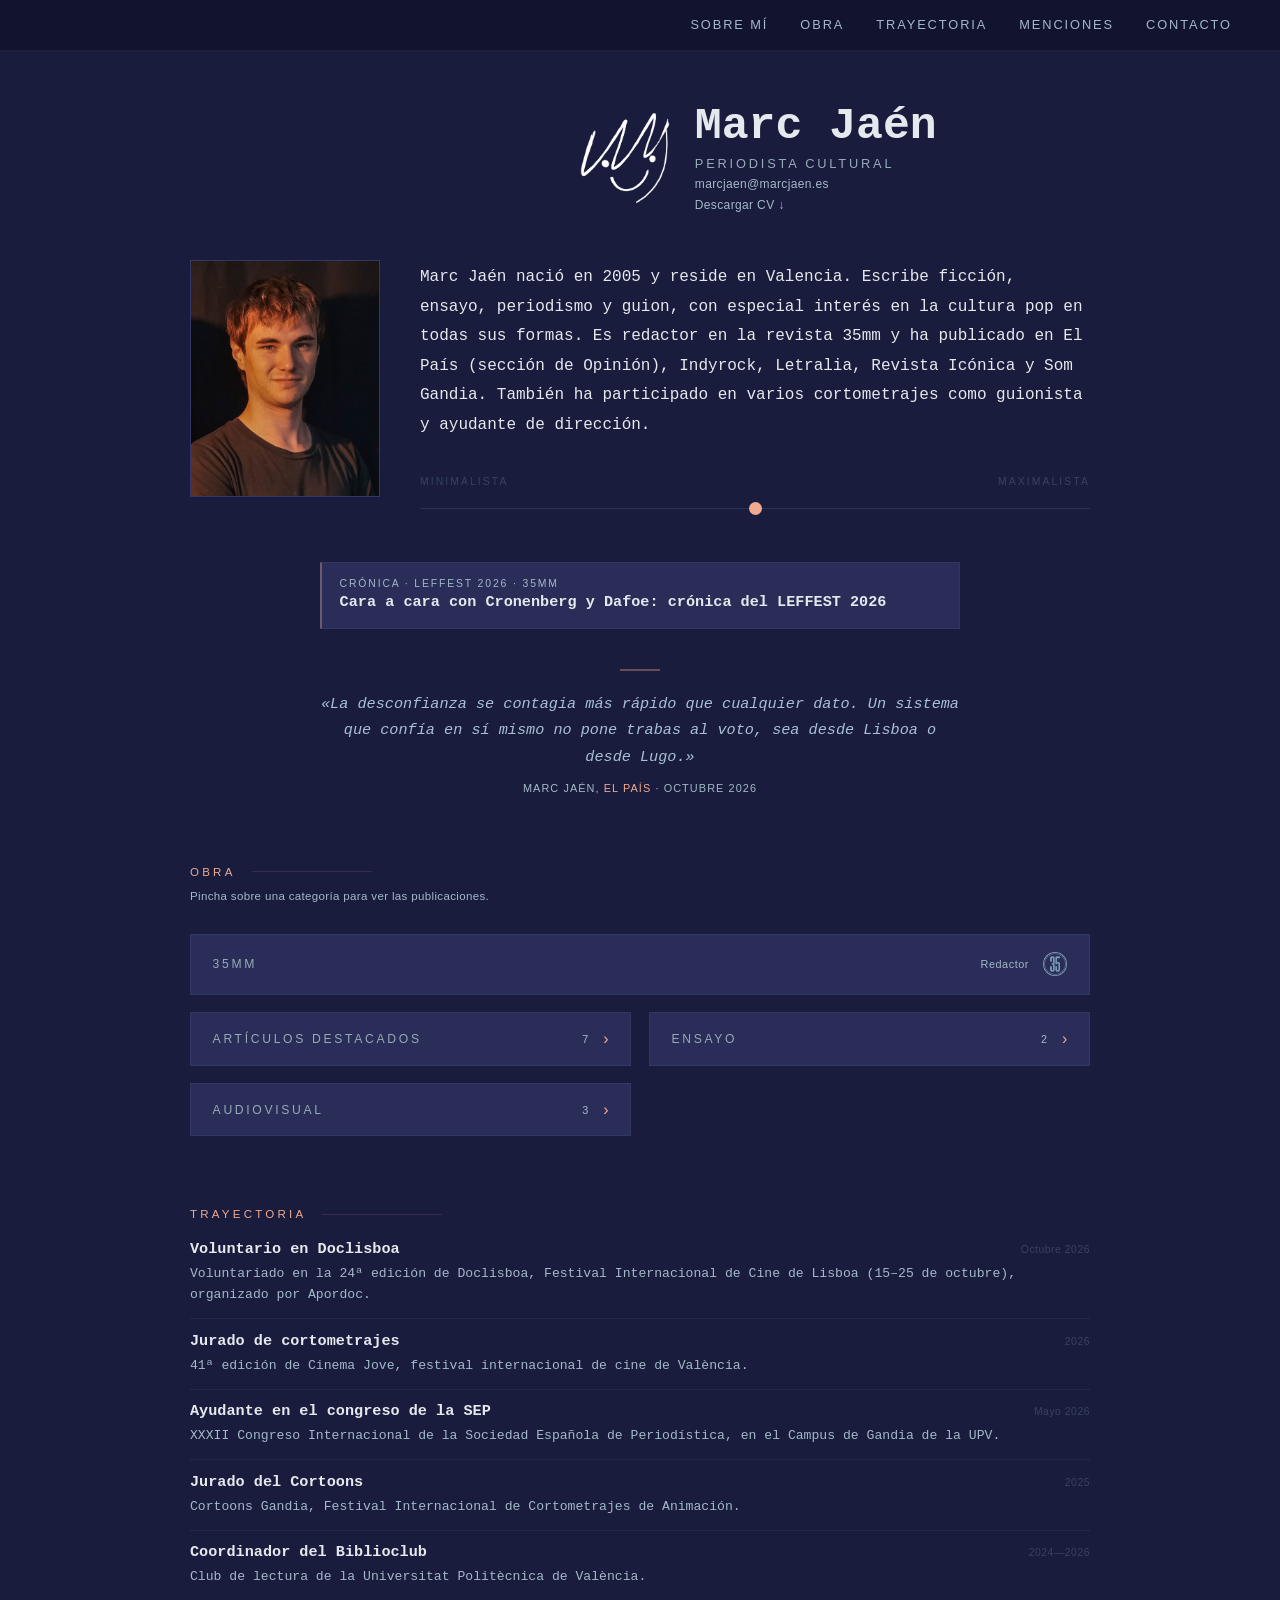
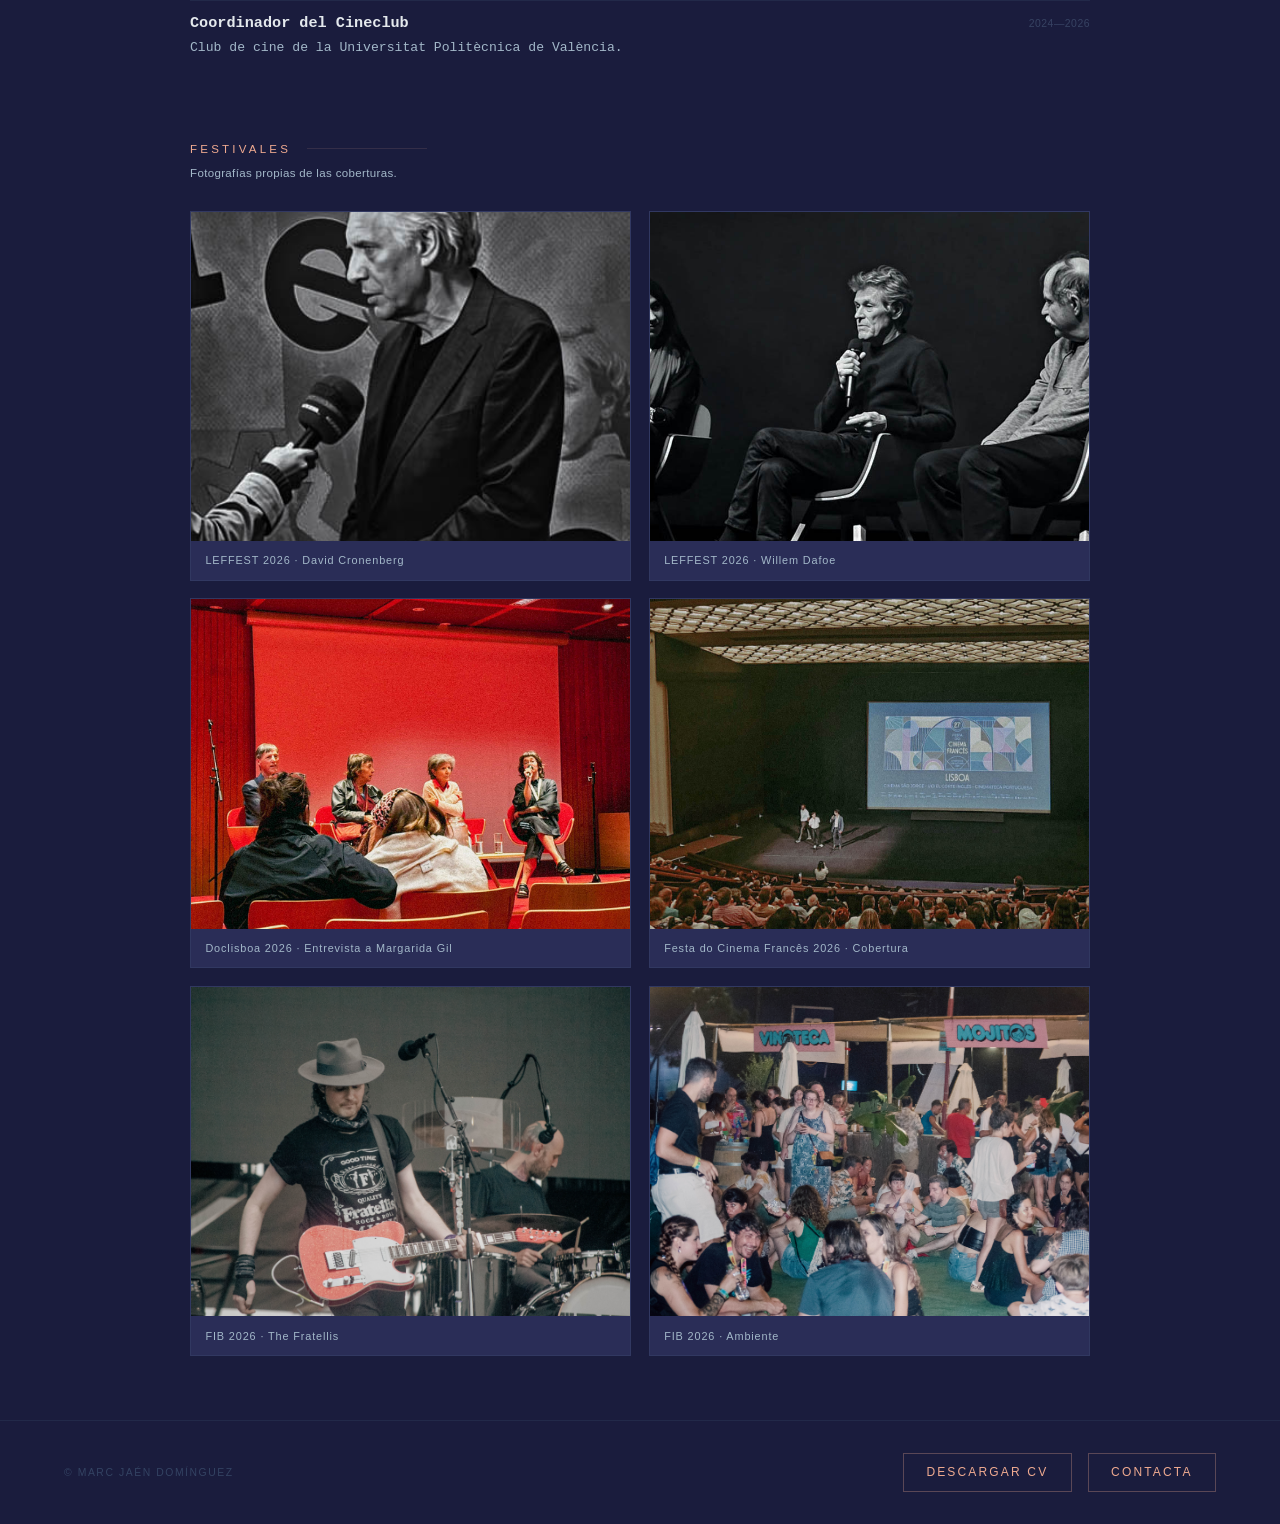
==== commit 39f6410a: "Update index.html" ====
--- a/index.html
+++ b/index.html
@@ -67,7 +67,534 @@
 <link rel="preconnect" href="https://fonts.googleapis.com">
 <link rel="preconnect" href="https://fonts.gstatic.com" crossorigin>
 <link href="https://fonts.googleapis.com/css2?family=Courier+Prime:ital,wght@0,400;0,700;1,400&family=Inter:wght@300;400;500&display=swap" rel="stylesheet">
-<link rel="stylesheet" href="estilos.css">
+<style>
+*,*::before,*::after{box-sizing:border-box;margin:0;padding:0}
+:root{
+  --fondo:     #1a1c3d;
+  --fondo-nav: #12132e;
+  --fondo-alt: #2a2d57;
+  --acento:    #efaa90;
+  --acento2:   #97aab8;
+  --tinta:     #e4e9ed;
+  --sub:       #a8bfd4;
+  --gris:      #a3b8c9;
+  --gris-dim:  rgba(122,155,184,0.3);
+  --linea:     rgba(126,184,212,0.08);
+  --courier:'Courier Prime','Courier New',monospace;
+  --inter:'Inter',sans-serif;
+}
+html{scroll-behavior:smooth}
+body{background:var(--fondo);color:var(--tinta);font-family:var(--courier);min-height:100vh;overflow-x:hidden}
+
+.sr-only{
+  position:absolute;width:1px;height:1px;
+  padding:0;margin:-1px;overflow:hidden;
+  clip:rect(0,0,0,0);white-space:nowrap;border:0;
+}
+
+nav{
+  position:fixed;top:0;left:0;right:0;
+  padding:1rem 3rem;
+  display:flex;justify-content:flex-end;align-items:center;
+  background:var(--fondo-nav);
+  border-bottom:1px solid var(--linea);
+  z-index:100;
+}
+.nav-links{display:flex;gap:2rem;list-style:none}
+.nav-links a{
+  font-family:var(--inter);
+  font-size:0.8rem;
+  letter-spacing:0.15em;
+  text-transform:uppercase;
+  color:var(--gris);
+  text-decoration:none;
+  transition:color 0.2s;
+  cursor:pointer;
+  background:none;
+  border:none;
+  padding:0;
+}
+.nav-links a:hover,
+.nav-links a[aria-current="page"]{color:var(--acento)}
+
+.contenido{
+  max-width:980px;
+  margin:0 auto;
+  padding:6.5rem 2.5rem 4rem;
+}
+
+/* ---------- cabecera ---------- */
+.sobre-grid{
+  display:grid;
+  grid-template-columns:190px 1fr;
+  grid-template-areas:
+    ". header"
+    "foto texto";
+  column-gap:2.5rem;
+  row-gap:2.25rem;
+  align-items:start;
+  margin-bottom:3rem;
+  scroll-margin-top:5rem;
+}
+
+.marc-header{
+  grid-area:header;
+  display:flex;
+  align-items:center;
+  justify-content:center;
+  gap:1.1rem;
+  padding-bottom:0.75rem;
+}
+/* nombre y logo más pequeños (antes clamp(2.5rem,5.5vw,3.7rem)) */
+.marc-logo{
+  height:6.5rem;
+  width:auto;
+  display:block;
+}
+.marc-nombre{
+  font-family:var(--courier);
+  font-weight:700;
+  font-size:clamp(2rem,4.5vw,2.8rem);
+  line-height:1;
+  color:var(--tinta);
+}
+.marc-titulo{display:flex;flex-direction:column}
+.marc-subtitulo{
+  font-family:var(--inter);
+  font-size:0.8rem;
+  letter-spacing:0.22em;
+  text-transform:uppercase;
+  color:var(--acento2);
+  margin-top:0.45rem;
+}
+.marc-mail{
+  font-family:var(--inter);
+  font-size:0.75rem;
+  letter-spacing:0.03em;
+  color:var(--gris);
+  text-decoration:none;
+  margin-top:0.4rem;
+  transition:color 0.2s;
+}
+.marc-mail:hover{color:var(--acento)}
+
+.sobre-foto{
+  grid-area:foto;
+  aspect-ratio:4/5;
+  background:var(--fondo-alt);
+  border:1px solid var(--linea);
+  display:flex;
+  align-items:center;
+  justify-content:center;
+  overflow:hidden;
+  position:relative;
+}
+.sobre-foto img{width:100%;height:100%;object-fit:cover;display:block}
+.foto-placeholder{
+  font-family:var(--inter);
+  font-size:0.6rem;
+  letter-spacing:0.18em;
+  text-transform:uppercase;
+  color:rgba(126,184,212,0.25);
+  text-align:center;
+  padding:0.75rem;
+}
+
+.sobre-texto{grid-area:texto;min-width:0;padding-top:0.2rem}
+.sobre-bio{
+  font-family:var(--courier);
+  font-size:1rem;
+  line-height:1.85;
+  color:var(--tinta);
+  transition:opacity 0.2s;
+  min-height:120px;
+  margin-bottom:2.2rem;
+}
+.tono-label-row{
+  font-family:var(--inter);
+  font-size:0.65rem;
+  letter-spacing:0.2em;
+  text-transform:uppercase;
+  color:var(--gris-dim);
+  display:flex;
+  justify-content:space-between;
+  margin-bottom:0.6rem;
+}
+input[type=range].slider{
+  width:100%;appearance:none;height:1px;
+  background:rgba(126,184,212,0.15);
+  border-radius:0;outline:none;cursor:pointer;border:none;
+}
+input[type=range].slider::-webkit-slider-thumb{
+  appearance:none;width:13px;height:13px;
+  background:var(--acento);border-radius:50%;cursor:pointer;border:none;
+}
+input[type=range].slider::-moz-range-thumb{
+  width:13px;height:13px;
+  background:var(--acento);border-radius:50%;cursor:pointer;border:none;
+}
+
+.cita{
+  margin-top:2.2rem;
+  padding-left:1.25rem;
+  border-left:2px solid rgba(239,170,144,0.35);
+}
+.cita blockquote{
+  font-family:var(--courier);
+  font-style:italic;
+  font-size:0.95rem;
+  line-height:1.75;
+  color:var(--sub);
+}
+.cita figcaption{
+  font-family:var(--inter);
+  font-size:0.68rem;
+  letter-spacing:0.1em;
+  text-transform:uppercase;
+  color:var(--gris);
+  margin-top:0.7rem;
+}
+.cita cite{font-style:normal;color:var(--acento)}
+
+.destacado{
+  display:flex;
+  align-items:center;
+  gap:1.1rem;
+  margin-top:2rem;
+  padding:0.9rem 1.1rem;
+  background:var(--fondo-alt);
+  border:1px solid var(--linea);
+  border-left:2px solid rgba(239,170,144,0.35);
+  text-decoration:none;
+  color:inherit;
+  transition:border-color 0.2s;
+}
+.destacado:hover{border-color:rgba(239,170,144,0.35)}
+.destacado:hover .destacado-tit{color:var(--acento)}
+.destacado img{width:72px;height:72px;object-fit:cover;flex-shrink:0}
+.destacado-etiqueta{
+  font-family:var(--inter);
+  font-size:0.65rem;
+  letter-spacing:0.18em;
+  text-transform:uppercase;
+  color:var(--gris);
+  margin-bottom:0.3rem;
+}
+.destacado-tit{
+  font-family:var(--courier);
+  font-size:0.95rem;
+  font-weight:700;
+  line-height:1.3;
+  color:var(--tinta);
+  transition:color 0.2s;
+}
+
+/* ---------- destacado + cita centrados ---------- */
+.destacados{
+  max-width:640px;
+  margin:0 auto 4.5rem;
+  text-align:center;
+}
+.destacados .destacado{margin-top:0;text-align:left}
+.destacados .cita{
+  margin-top:2.5rem;
+  padding-left:0;
+  border-left:none;
+}
+.destacados .cita::before{
+  content:'';
+  display:block;
+  width:40px;height:2px;
+  background:rgba(239,170,144,0.35);
+  margin:0 auto 1.25rem;
+}
+
+/* ---------- secciones ---------- */
+.obras-sec,
+.trayectoria-sec{scroll-margin-top:5rem}
+.trayectoria-sec{margin-top:4.5rem}
+
+.sec-label{
+  font-family:var(--inter);
+  font-size:0.72rem;
+  letter-spacing:0.28em;
+  text-transform:uppercase;
+  color:var(--acento);
+  margin-bottom:0.75rem;
+  display:flex;
+  align-items:center;
+  gap:1rem;
+}
+.sec-label::after{
+  content:'';
+  height:1px;
+  background:rgba(239,170,144,0.12);
+  width:120px;
+}
+.sec-hint{
+  font-family:var(--inter);
+  font-size:0.72rem;
+  letter-spacing:0.03em;
+  color:var(--gris);
+  margin-bottom:2rem;
+}
+
+.cat-grid{
+  display:grid;
+  grid-template-columns:repeat(2,1fr);
+  gap:1.1rem;
+}
+.cat-card{
+  border:1px solid var(--linea);
+  background:var(--fondo-alt);
+  align-self:start;
+}
+.cat-ancha{grid-column:1 / -1}
+
+.cat-link{
+  grid-column:1 / -1;
+  display:flex;
+  justify-content:space-between;
+  align-items:center;
+  gap:1rem;
+  padding:1.1rem 1.35rem;
+  text-decoration:none;
+  color:inherit;
+  transition:border-color 0.2s;
+}
+.cat-link:hover{border-color:rgba(239,170,144,0.35)}
+.cat-link:hover .cat-titulo{color:var(--acento)}
+.cat-titulo{transition:color 0.2s}
+.cat-logo{height:1.5rem;width:auto;display:block}
+
+.cat-header{
+  width:100%;
+  display:flex;
+  justify-content:space-between;
+  align-items:center;
+  gap:1rem;
+  padding:1.1rem 1.35rem;
+  background:none;
+  border:none;
+  cursor:pointer;
+  text-align:left;
+}
+.cat-titulo{
+  font-family:var(--inter);
+  font-size:0.76rem;
+  letter-spacing:0.22em;
+  text-transform:uppercase;
+  color:var(--acento2);
+}
+.cat-meta{display:flex;align-items:center;gap:0.9rem}
+.cat-count{
+  font-family:var(--inter);
+  font-size:0.68rem;
+  color:var(--gris);
+  letter-spacing:0.05em;
+}
+.cat-arrow{
+  font-family:var(--inter);
+  font-size:1rem;
+  color:var(--acento);
+  transition:transform 0.25s ease;
+  line-height:1;
+}
+.cat-card.open .cat-arrow{transform:rotate(90deg)}
+
+.cat-body{
+  max-height:0;
+  overflow:hidden;
+  transition:max-height 0.35s ease;
+  padding:0 1.35rem;
+}
+.cat-card.open .cat-body{padding:0 1.35rem 1.1rem}
+
+.obra-fila{
+  display:block;
+  padding:0.9rem 0;
+  border-top:1px solid rgba(126,184,212,0.08);
+  text-decoration:none;
+  color:inherit;
+}
+.cat-body > .obra-fila:first-child,
+.cat-body > .obra-fila-static:first-child{border-top:none}
+.obra-fila:hover .obra-tit{color:var(--acento)}
+.obra-fila-static{
+  padding:0.9rem 0;
+  border-top:1px solid rgba(126,184,212,0.08);
+}
+.obra-tit{
+  font-family:var(--courier);
+  font-size:0.95rem;
+  font-weight:700;
+  color:var(--tinta);
+  margin-bottom:0.3rem;
+  line-height:1.3;
+}
+.obra-desc{
+  font-family:var(--courier);
+  font-size:0.85rem;
+  color:var(--gris);
+  line-height:1.6;
+  margin-bottom:0.4rem;
+}
+.obra-meta{
+  font-family:var(--inter);
+  font-size:0.65rem;
+  color:var(--gris-dim);
+  letter-spacing:0.05em;
+}
+.obra-meta span+span::before{content:'  ·  '}
+
+/* ---------- trayectoria (lista compacta) ---------- */
+.tray-lista{margin-top:1.25rem}
+.tray-fila{
+  display:block;
+  padding:0.8rem 0;
+  border-top:1px solid var(--linea);
+  text-decoration:none;
+  color:inherit;
+}
+.tray-lista .tray-fila:first-child{border-top:none;padding-top:0}
+a.tray-fila:hover .obra-tit{color:var(--acento)}
+.tray-cab{
+  display:flex;
+  justify-content:space-between;
+  align-items:baseline;
+  gap:1rem;
+  margin-bottom:0.2rem;
+}
+.tray-cab .obra-tit{margin-bottom:0}
+.tray-fila .obra-desc{margin-bottom:0;font-size:0.82rem}
+
+/* ---------- menciones (página aparte, lista compacta) ---------- */
+.menciones-lista{margin-top:0.5rem}
+.mencion{
+  display:block;
+  padding:0.85rem 0;
+  border-top:1px solid var(--linea);
+  text-decoration:none;
+  color:inherit;
+}
+.menciones-lista .mencion:first-child{border-top:none}
+.mencion-quien{
+  font-family:var(--courier);
+  font-size:0.95rem;
+  font-weight:700;
+  color:var(--tinta);
+  line-height:1.3;
+  transition:color 0.2s;
+}
+.mencion:hover .mencion-quien{color:var(--acento)}
+.mencion-ctx{
+  font-family:var(--courier);
+  font-size:0.85rem;
+  color:var(--gris);
+  line-height:1.5;
+  margin-top:0.2rem;
+}
+.mencion-fecha{
+  font-family:var(--inter);
+  font-size:0.65rem;
+  letter-spacing:0.05em;
+  color:var(--gris-dim);
+  margin-top:0.25rem;
+}
+.volver{
+  display:inline-block;
+  margin-top:2.5rem;
+  font-family:var(--inter);
+  font-size:0.72rem;
+  letter-spacing:0.18em;
+  text-transform:uppercase;
+  color:var(--gris);
+  text-decoration:none;
+  transition:color 0.2s;
+}
+.volver:hover{color:var(--acento)}
+
+/* ---------- festivales ---------- */
+.festivales-sec{margin-top:4.5rem}
+.galeria{
+  display:grid;
+  grid-template-columns:repeat(2,1fr);
+  gap:1.1rem;
+}
+.galeria figure{background:var(--fondo-alt);border:1px solid var(--linea)}
+.galeria img{width:100%;aspect-ratio:4/3;object-fit:cover;display:block}
+.galeria figcaption{
+  font-family:var(--inter);
+  font-size:0.68rem;
+  letter-spacing:0.08em;
+  color:var(--gris);
+  line-height:1.5;
+  padding:0.7rem 0.9rem;
+}
+.galeria figcaption a{color:inherit;text-decoration:none;transition:color 0.2s}
+.galeria figcaption a:hover{color:var(--acento)}
+
+/* ---------- footer ---------- */
+footer{
+  padding:2rem 4rem;
+  border-top:1px solid var(--linea);
+  display:flex;
+  justify-content:space-between;
+  align-items:center;
+}
+.footer-copy{
+  font-family:var(--inter);
+  font-size:0.65rem;
+  letter-spacing:0.15em;
+  text-transform:uppercase;
+  color:rgba(126,184,212,0.25);
+}
+.footer-contacto{
+  font-family:var(--inter);
+  font-size:0.75rem;
+  letter-spacing:0.18em;
+  text-transform:uppercase;
+  color:var(--acento);
+  text-decoration:none;
+  border:1px solid rgba(239,170,144,0.3);
+  padding:.7rem 1.4rem;
+  transition:.2s;
+}
+.footer-contacto:hover{
+  background:rgba(239,170,144,.08);
+  border-color:var(--acento);
+}
+
+@media(max-width:768px){
+  nav{padding:0.9rem 1.25rem}
+  .nav-links{gap:0.9rem;flex-wrap:wrap;justify-content:flex-end}
+  .nav-links a{font-size:0.7rem;letter-spacing:0.1em}
+  .contenido{padding:6rem 1.5rem 3rem}
+  .sobre-grid{
+    grid-template-columns:1fr;
+    grid-template-areas:"header" "foto" "texto";
+    row-gap:1.75rem;
+    justify-items:center;
+    text-align:center;
+  }
+  .marc-header{padding-bottom:0.25rem}
+  .marc-logo{height:5rem}
+  .tray-cab{flex-direction:column;gap:0.15rem}
+  .sobre-foto{width:150px}
+  .sobre-texto{text-align:left;width:100%}
+  .destacado img{width:56px;height:56px}
+  .cat-grid{grid-template-columns:1fr}
+  .galeria{grid-template-columns:repeat(2,1fr);gap:0.8rem}
+  .galeria figure:first-child,
+  .galeria figure:last-child{grid-column:1 / -1}
+  .galeria img{aspect-ratio:1/1}
+  .galeria figure:first-child img,
+  .galeria figure:last-child img{aspect-ratio:4/3}
+  footer{padding:2rem 1.5rem;flex-direction:column;gap:1rem;align-items:flex-start}
+  footer > div{flex-wrap:wrap}
+}
+
+</style>
 </head>
 <body>
 
@@ -105,6 +632,11 @@
       <label for="tonoSlider" class="sr-only">Ajustar el tono de la biografía, de minimalista a maximalista</label>
       <div class="tono-label-row"><span>Minimalista</span><span>Maximalista</span></div>
       <input type="range" class="slider" id="tonoSlider" min="0" max="6" step="1" value="3">
+    </div>
+  </div>
+
+  <!-- DESTACADO + CITA: centrados bajo la foto y la bio -->
+  <div class="destacados">
 
       <!-- PIEZA DESTACADA: sustituye href="#" por la URL real de la crónica -->
       <a class="destacado" href="#" target="_blank" rel="noopener noreferrer">
@@ -119,7 +651,6 @@
         <blockquote>«La desconfianza se contagia más rápido que cualquier dato. Un sistema que confía en sí mismo no pone trabas al voto, sea desde Lisboa o desde Lugo.»</blockquote>
         <figcaption>Marc Jaén, <cite>El País</cite> · Octubre 2026</figcaption>
       </figure>
-    </div>
   </div>
 
   <!-- OBRA: 35mm + Artículos, Ensayo, Audiovisual -->
@@ -139,7 +670,7 @@
 
       <div class="cat-card">
         <button class="cat-header" id="btn-articulos" onclick="toggleCat(this)" aria-expanded="false" aria-controls="cat-articulos">
-          <span class="cat-titulo">Artículos</span>
+          <span class="cat-titulo">Artículos destacados</span>
           <span class="cat-meta"><span class="cat-count">7</span><span class="cat-arrow" aria-hidden="true">›</span></span>
         </button>
         <div class="cat-body" id="cat-articulos" role="region" aria-labelledby="btn-articulos" inert>
@@ -227,44 +758,35 @@
     </div>
   </div>
 
-  <!-- TRAYECTORIA: sección propia, una sola tarjeta desplegable -->
+  <!-- TRAYECTORIA: lista compacta, sin desplegable -->
   <div class="trayectoria-sec" id="trayectoria">
     <div class="sec-label">Trayectoria</div>
 
-    <div class="cat-grid">
-      <div class="cat-card cat-ancha">
-        <button class="cat-header" id="btn-trayectoria" onclick="toggleCat(this)" aria-expanded="false" aria-controls="cat-trayectoria">
-          <span class="cat-titulo">Jurados, clubes y congresos</span>
-          <span class="cat-meta"><span class="cat-count">5</span><span class="cat-arrow" aria-hidden="true">›</span></span>
-        </button>
-        <div class="cat-body" id="cat-trayectoria" role="region" aria-labelledby="btn-trayectoria" inert>
-          <a class="obra-fila" href="certificado-cinema-jove.pdf" target="_blank" rel="noopener noreferrer">
-            <div class="obra-tit">Jurado de cortometrajes</div>
-            <div class="obra-desc">Miembro del jurado en la sección de cortometrajes de la 41ª edición de Cinema Jove, festival internacional de cine de València.</div>
-            <div class="obra-meta"><span>Cinema Jove</span><span>2026</span></div>
-          </a>
-          <a class="obra-fila" href="Biblioclub.pdf" target="_blank" rel="noopener noreferrer">
-            <div class="obra-tit">Coordinador del Biblioclub</div>
-            <div class="obra-desc">Coordinación del club de lectura de la Universitat Politècnica de València.</div>
-            <div class="obra-meta"><span>UPV</span><span>2024—2026</span></div>
-          </a>
-          <a class="obra-fila" href="Cineclub.pdf" target="_blank" rel="noopener noreferrer">
-            <div class="obra-tit">Coordinador del Cineclub</div>
-            <div class="obra-desc">Coordinación del club de cine de la Universitat Politècnica de València.</div>
-            <div class="obra-meta"><span>UPV</span><span>2024—2026</span></div>
-          </a>
-          <div class="obra-fila-static">
-            <div class="obra-tit">Jurado del Cortoons</div>
-            <div class="obra-desc">Miembro del jurado en Cortoons Gandia, el Festival Internacional de Cortometrajes de Animación de Gandia.</div>
-            <div class="obra-meta"><span>Cortoons Gandia</span><span>2025</span></div>
-          </div>
-          <div class="obra-fila-static">
-            <div class="obra-tit">Ayudante en el congreso de la SEP</div>
-            <div class="obra-desc">Apoyo en la organización del XXXII Congreso Internacional de la Sociedad Española de Periodística, celebrado en el Campus de Gandia de la UPV.</div>
-            <div class="obra-meta"><span>SEP</span><span>Mayo 2026</span></div>
-          </div>
-        </div>
+    <div class="tray-lista">
+      <div class="tray-fila">
+        <div class="tray-cab"><span class="obra-tit">Voluntario en Doclisboa</span><span class="obra-meta"><span>Octubre 2026</span></span></div>
+        <div class="obra-desc">Voluntariado en la 24ª edición de Doclisboa, Festival Internacional de Cine de Lisboa (15–25 de octubre), organizado por Apordoc.</div>
       </div>
+      <a class="tray-fila" href="certificado-cinema-jove.pdf" target="_blank" rel="noopener noreferrer">
+        <div class="tray-cab"><span class="obra-tit">Jurado de cortometrajes</span><span class="obra-meta"><span>2026</span></span></div>
+        <div class="obra-desc">41ª edición de Cinema Jove, festival internacional de cine de València.</div>
+      </a>
+      <div class="tray-fila">
+        <div class="tray-cab"><span class="obra-tit">Ayudante en el congreso de la SEP</span><span class="obra-meta"><span>Mayo 2026</span></span></div>
+        <div class="obra-desc">XXXII Congreso Internacional de la Sociedad Española de Periodística, en el Campus de Gandia de la UPV.</div>
+      </div>
+      <div class="tray-fila">
+        <div class="tray-cab"><span class="obra-tit">Jurado del Cortoons</span><span class="obra-meta"><span>2025</span></span></div>
+        <div class="obra-desc">Cortoons Gandia, Festival Internacional de Cortometrajes de Animación.</div>
+      </div>
+      <a class="tray-fila" href="Biblioclub.pdf" target="_blank" rel="noopener noreferrer">
+        <div class="tray-cab"><span class="obra-tit">Coordinador del Biblioclub</span><span class="obra-meta"><span>2024—2026</span></span></div>
+        <div class="obra-desc">Club de lectura de la Universitat Politècnica de València.</div>
+      </a>
+      <a class="tray-fila" href="Cineclub.pdf" target="_blank" rel="noopener noreferrer">
+        <div class="tray-cab"><span class="obra-tit">Coordinador del Cineclub</span><span class="obra-meta"><span>2024—2026</span></span></div>
+        <div class="obra-desc">Club de cine de la Universitat Politècnica de València.</div>
+      </a>
     </div>
   </div>
 
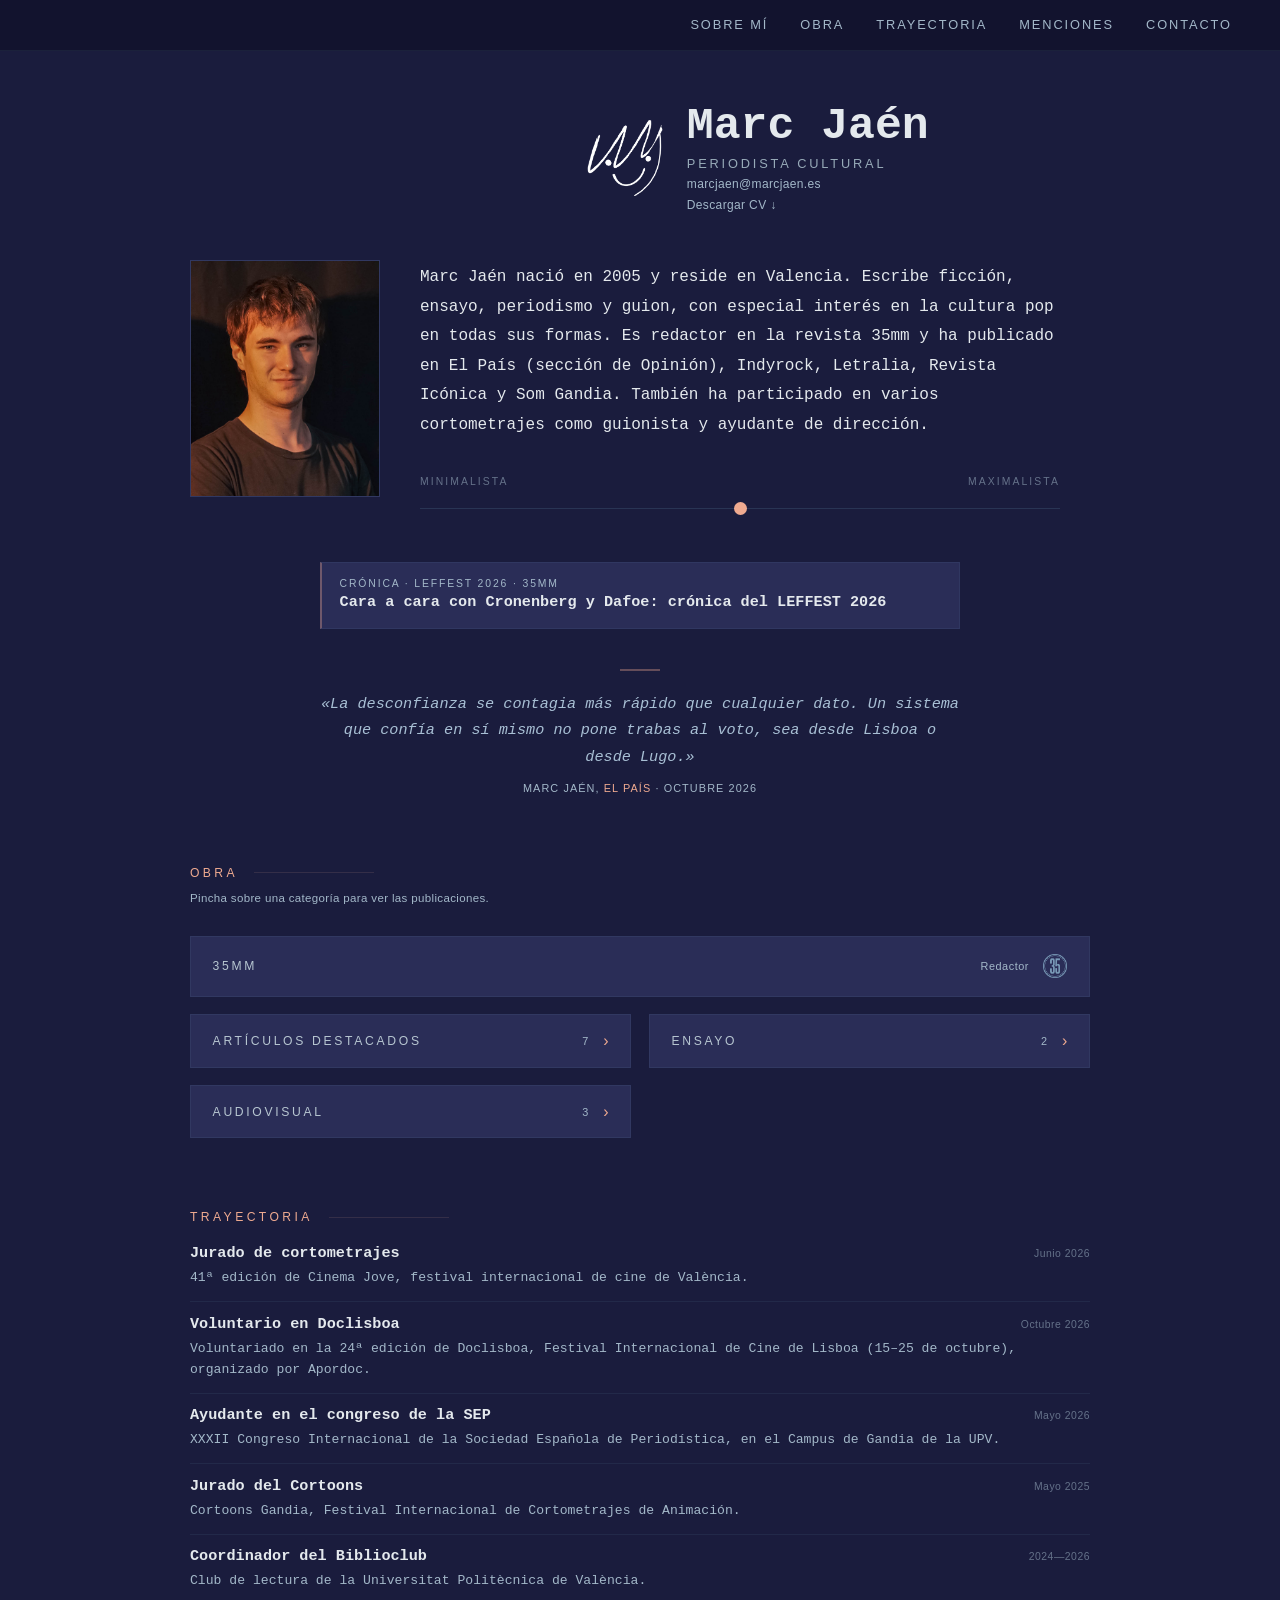
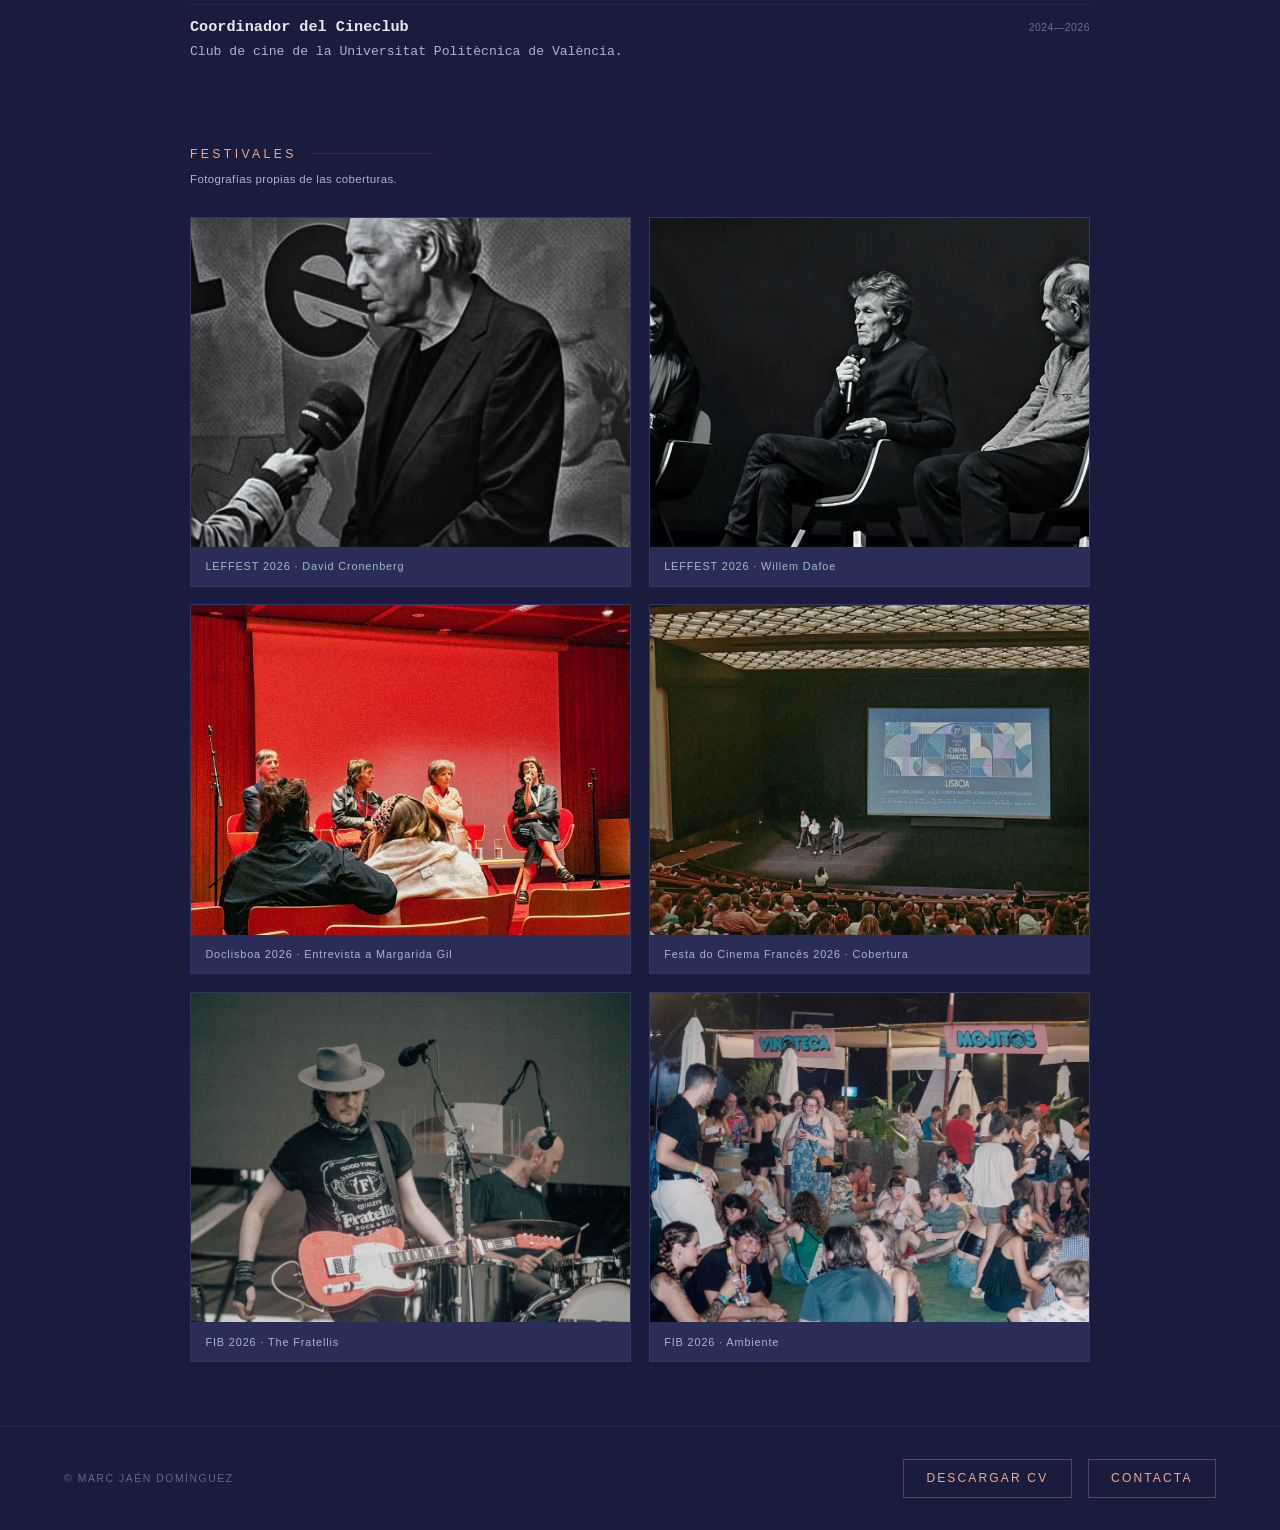
==== commit 3301a3e1: "Update index.html" ====
--- a/index.html
+++ b/index.html
@@ -78,7 +78,7 @@
   --tinta:     #e4e9ed;
   --sub:       #a8bfd4;
   --gris:      #a3b8c9;
-  --gris-dim:  rgba(122,155,184,0.3);
+  --gris-dim:  rgba(163,184,201,0.55);
   --linea:     rgba(126,184,212,0.08);
   --courier:'Courier Prime','Courier New',monospace;
   --inter:'Inter',sans-serif;
@@ -147,7 +147,7 @@
 }
 /* nombre y logo más pequeños (antes clamp(2.5rem,5.5vw,3.7rem)) */
 .marc-logo{
-  height:6.5rem;
+  height:5.5rem;
   width:auto;
   display:block;
 }
@@ -547,7 +547,7 @@
   font-size:0.65rem;
   letter-spacing:0.15em;
   text-transform:uppercase;
-  color:rgba(126,184,212,0.25);
+  color:rgba(163,184,201,0.5);
 }
 .footer-contacto{
   font-family:var(--inter);
@@ -578,7 +578,7 @@
     text-align:center;
   }
   .marc-header{padding-bottom:0.25rem}
-  .marc-logo{height:5rem}
+  .marc-logo{height:4.2rem}
   .tray-cab{flex-direction:column;gap:0.15rem}
   .sobre-foto{width:150px}
   .sobre-texto{text-align:left;width:100%}
@@ -594,6 +594,23 @@
   footer > div{flex-wrap:wrap}
 }
 
+
+/* =========================================================
+   AJUSTES SOBRIOS (solo legibilidad y accesibilidad)
+   ========================================================= */
+::selection{background:rgba(239,170,144,0.3);color:#fff}
+a:focus-visible,button:focus-visible,input:focus-visible{
+  outline:2px solid var(--acento);
+  outline-offset:3px;
+}
+.sobre-texto{max-width:640px}
+.sec-label{font-size:0.76rem}
+.cat-titulo{color:#b7c6d1}
+@media (prefers-reduced-motion:reduce){
+  html{scroll-behavior:auto}
+  *,*::before,*::after{transition:none!important}
+}
+
 </style>
 </head>
 <body>
@@ -763,20 +780,20 @@
     <div class="sec-label">Trayectoria</div>
 
     <div class="tray-lista">
+      <a class="tray-fila" href="certificado-cinema-jove.pdf" target="_blank" rel="noopener noreferrer">
+        <div class="tray-cab"><span class="obra-tit">Jurado de cortometrajes</span><span class="obra-meta"><span>Junio 2026</span></span></div>
+        <div class="obra-desc">41ª edición de Cinema Jove, festival internacional de cine de València.</div>
+      </a>
       <div class="tray-fila">
         <div class="tray-cab"><span class="obra-tit">Voluntario en Doclisboa</span><span class="obra-meta"><span>Octubre 2026</span></span></div>
         <div class="obra-desc">Voluntariado en la 24ª edición de Doclisboa, Festival Internacional de Cine de Lisboa (15–25 de octubre), organizado por Apordoc.</div>
       </div>
-      <a class="tray-fila" href="certificado-cinema-jove.pdf" target="_blank" rel="noopener noreferrer">
-        <div class="tray-cab"><span class="obra-tit">Jurado de cortometrajes</span><span class="obra-meta"><span>2026</span></span></div>
-        <div class="obra-desc">41ª edición de Cinema Jove, festival internacional de cine de València.</div>
-      </a>
       <div class="tray-fila">
         <div class="tray-cab"><span class="obra-tit">Ayudante en el congreso de la SEP</span><span class="obra-meta"><span>Mayo 2026</span></span></div>
         <div class="obra-desc">XXXII Congreso Internacional de la Sociedad Española de Periodística, en el Campus de Gandia de la UPV.</div>
       </div>
       <div class="tray-fila">
-        <div class="tray-cab"><span class="obra-tit">Jurado del Cortoons</span><span class="obra-meta"><span>2025</span></span></div>
+        <div class="tray-cab"><span class="obra-tit">Jurado del Cortoons</span><span class="obra-meta"><span>Mayo 2025</span></span></div>
         <div class="obra-desc">Cortoons Gandia, Festival Internacional de Cortometrajes de Animación.</div>
       </div>
       <a class="tray-fila" href="Biblioclub.pdf" target="_blank" rel="noopener noreferrer">
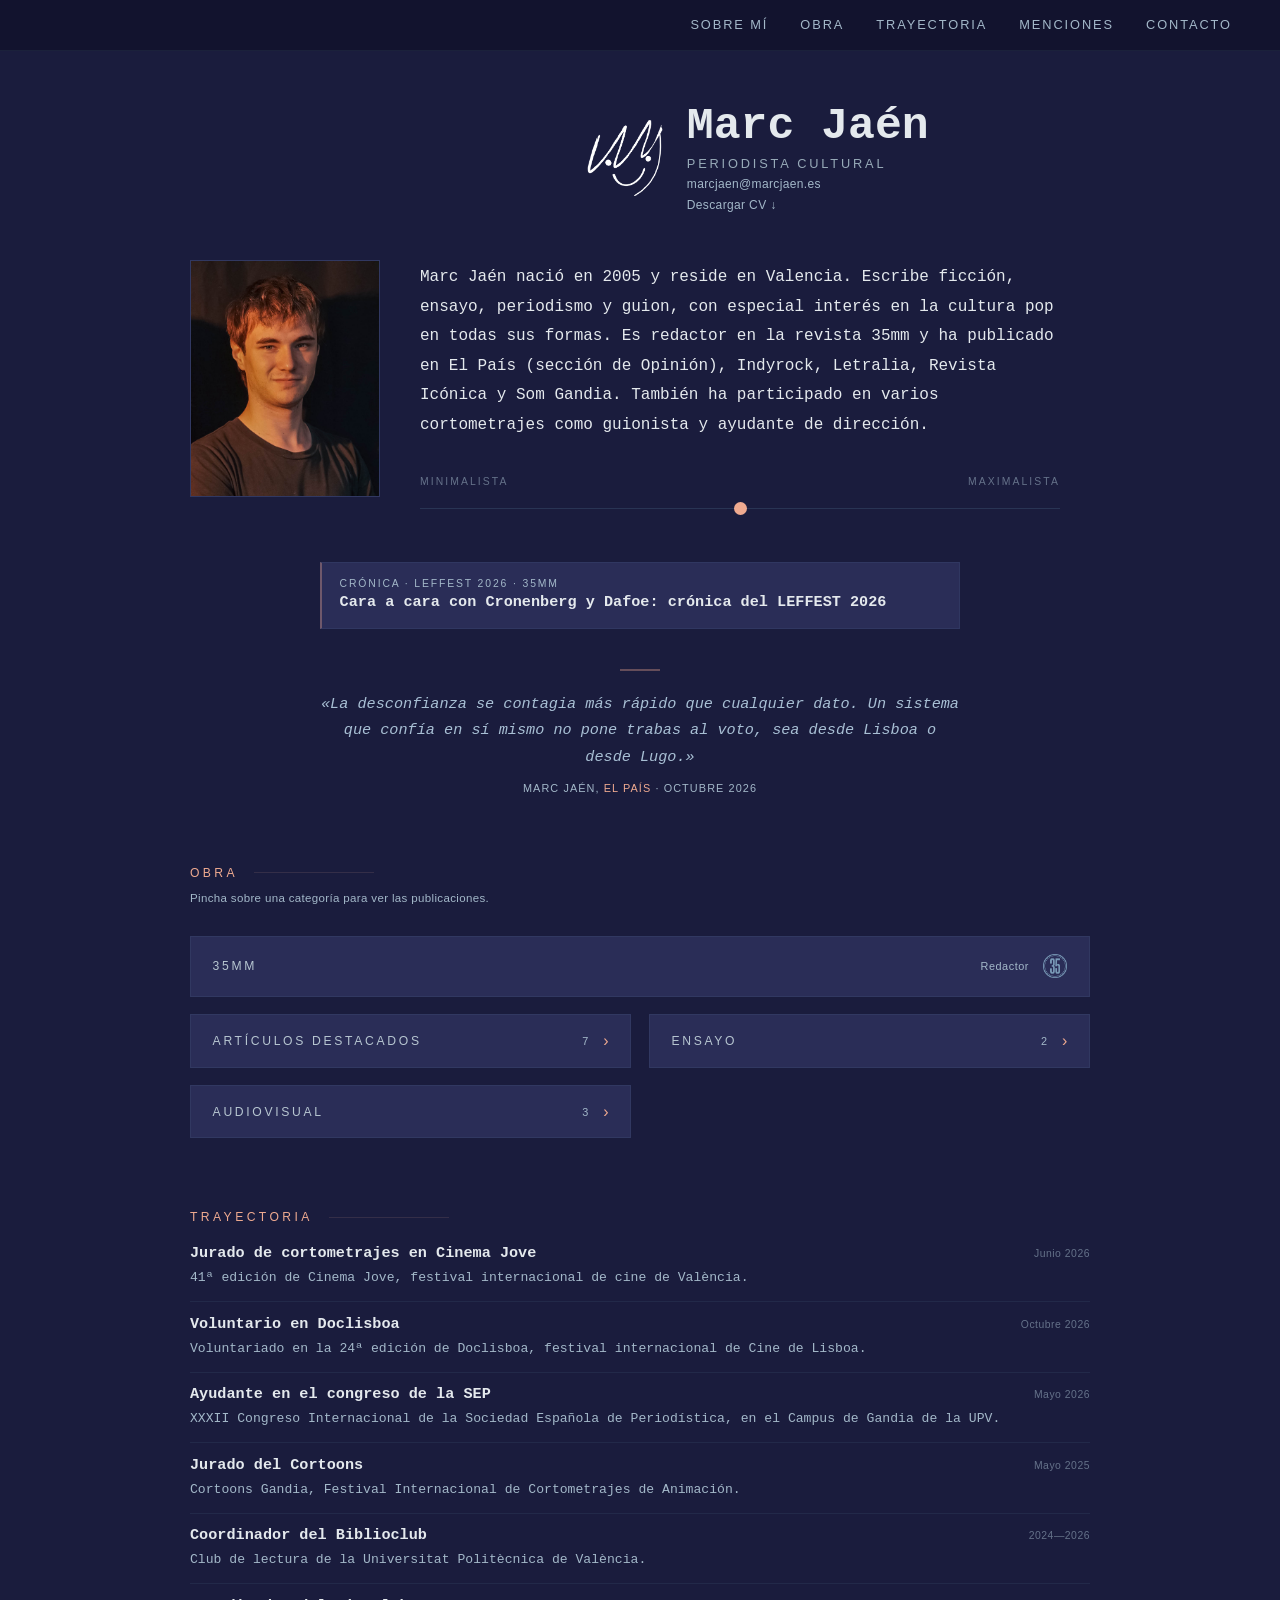
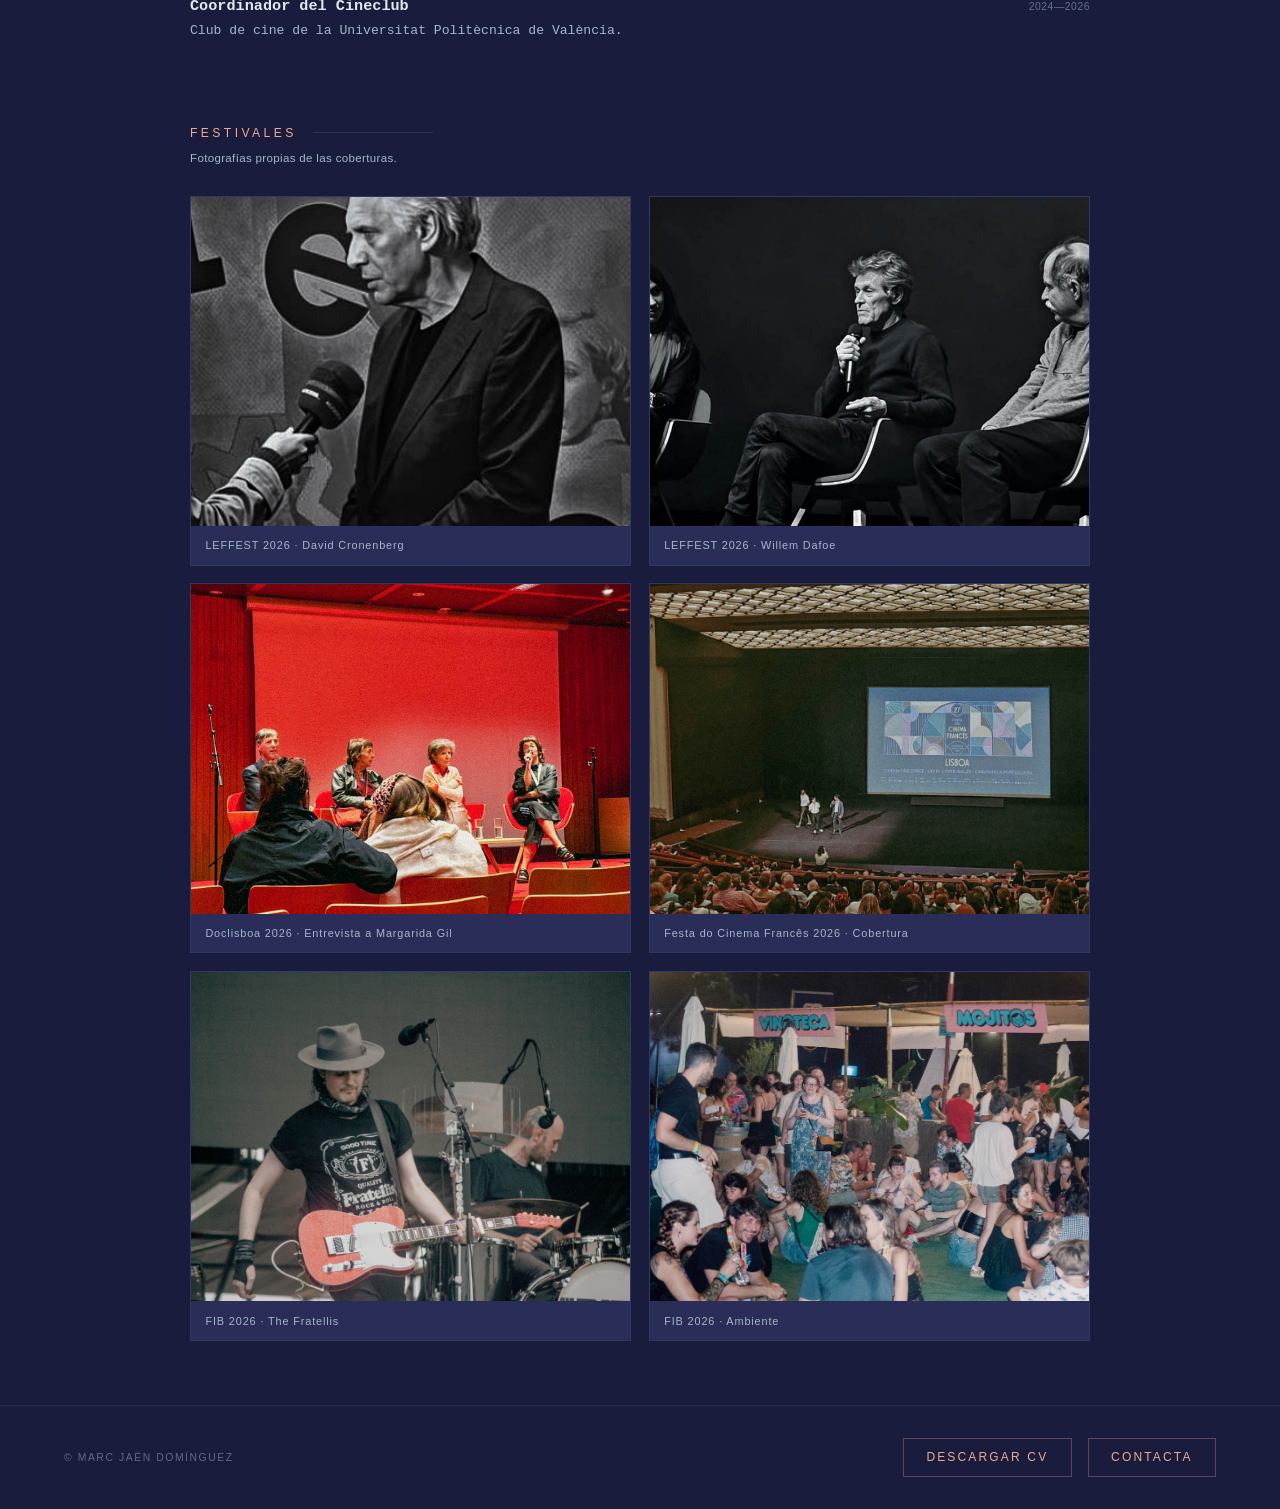
==== commit 19794509: "Update index.html" ====
--- a/index.html
+++ b/index.html
@@ -781,12 +781,12 @@
 
     <div class="tray-lista">
       <a class="tray-fila" href="certificado-cinema-jove.pdf" target="_blank" rel="noopener noreferrer">
-        <div class="tray-cab"><span class="obra-tit">Jurado de cortometrajes</span><span class="obra-meta"><span>Junio 2026</span></span></div>
+        <div class="tray-cab"><span class="obra-tit">Jurado de cortometrajes en Cinema Jove</span><span class="obra-meta"><span>Junio 2026</span></span></div>
         <div class="obra-desc">41ª edición de Cinema Jove, festival internacional de cine de València.</div>
       </a>
       <div class="tray-fila">
         <div class="tray-cab"><span class="obra-tit">Voluntario en Doclisboa</span><span class="obra-meta"><span>Octubre 2026</span></span></div>
-        <div class="obra-desc">Voluntariado en la 24ª edición de Doclisboa, Festival Internacional de Cine de Lisboa (15–25 de octubre), organizado por Apordoc.</div>
+        <div class="obra-desc">Voluntariado en la 24ª edición de Doclisboa, festival internacional de Cine de Lisboa.</div>
       </div>
       <div class="tray-fila">
         <div class="tray-cab"><span class="obra-tit">Ayudante en el congreso de la SEP</span><span class="obra-meta"><span>Mayo 2026</span></span></div>
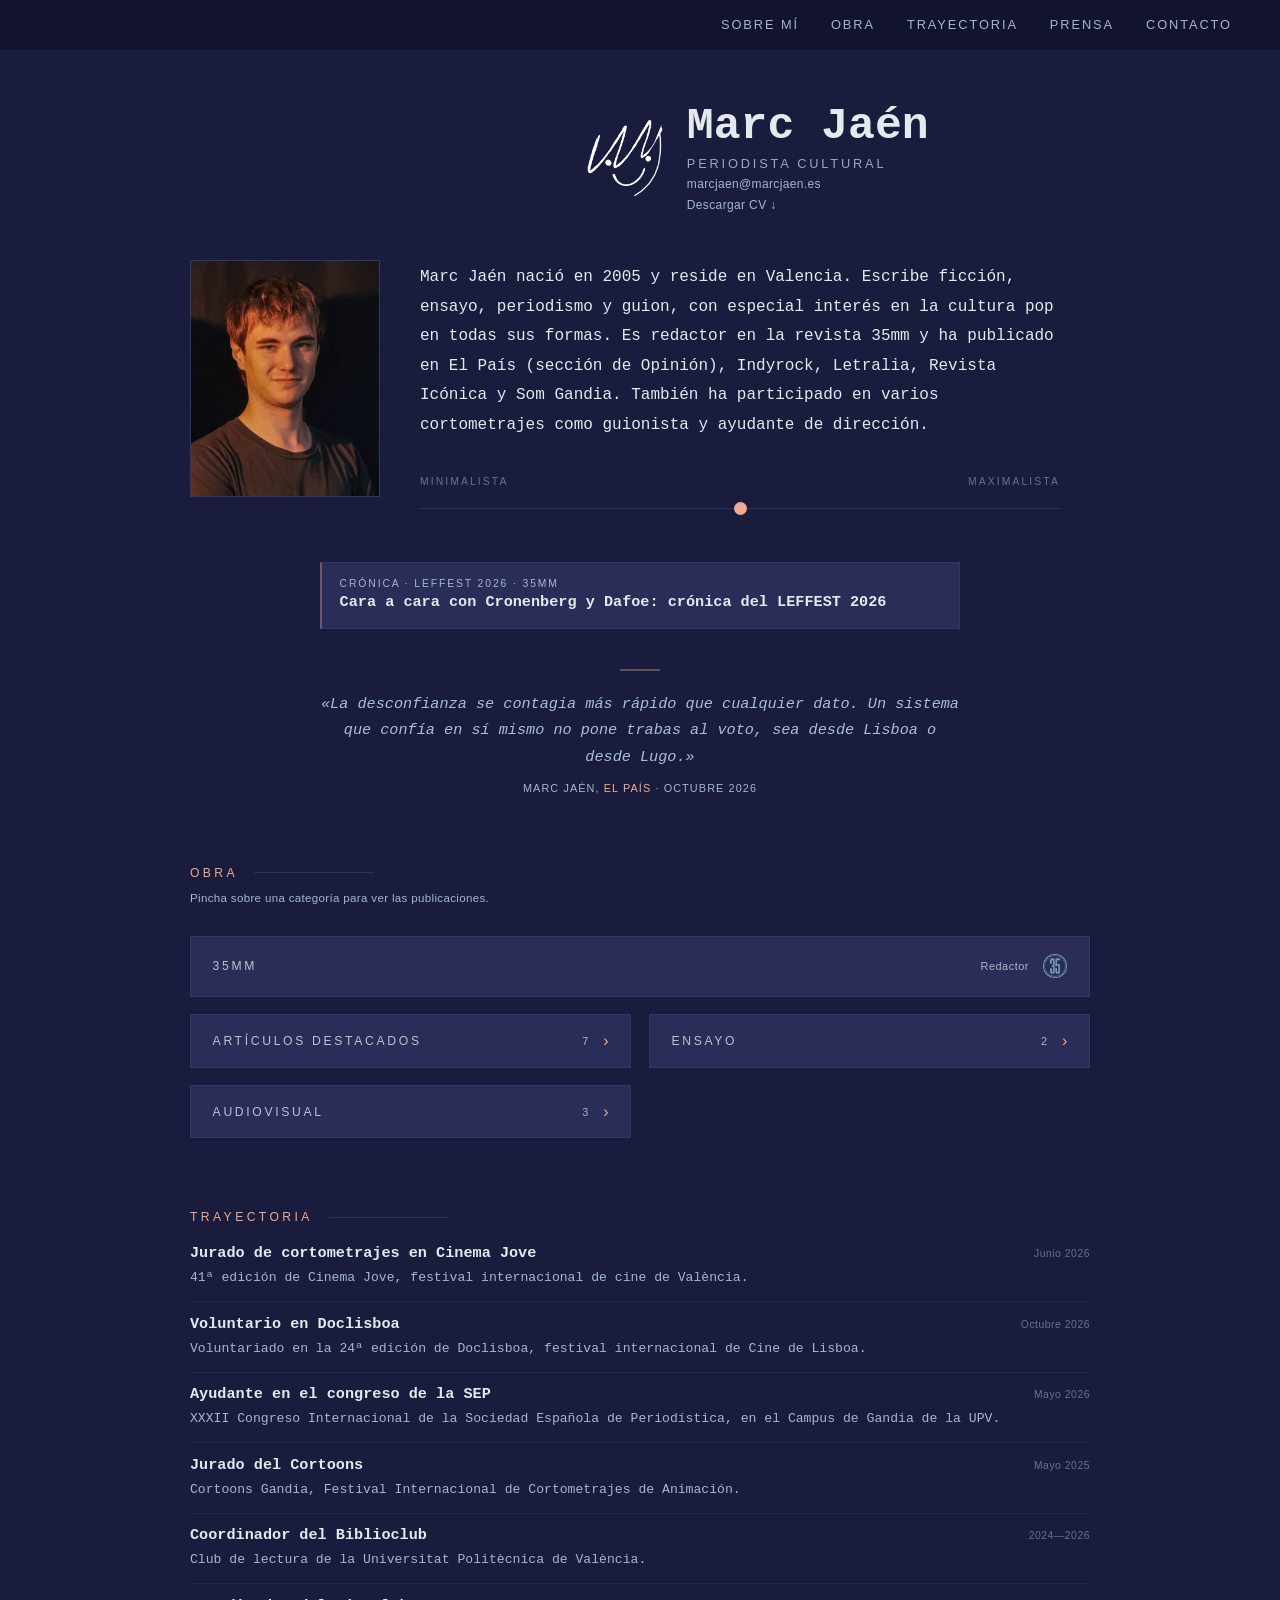
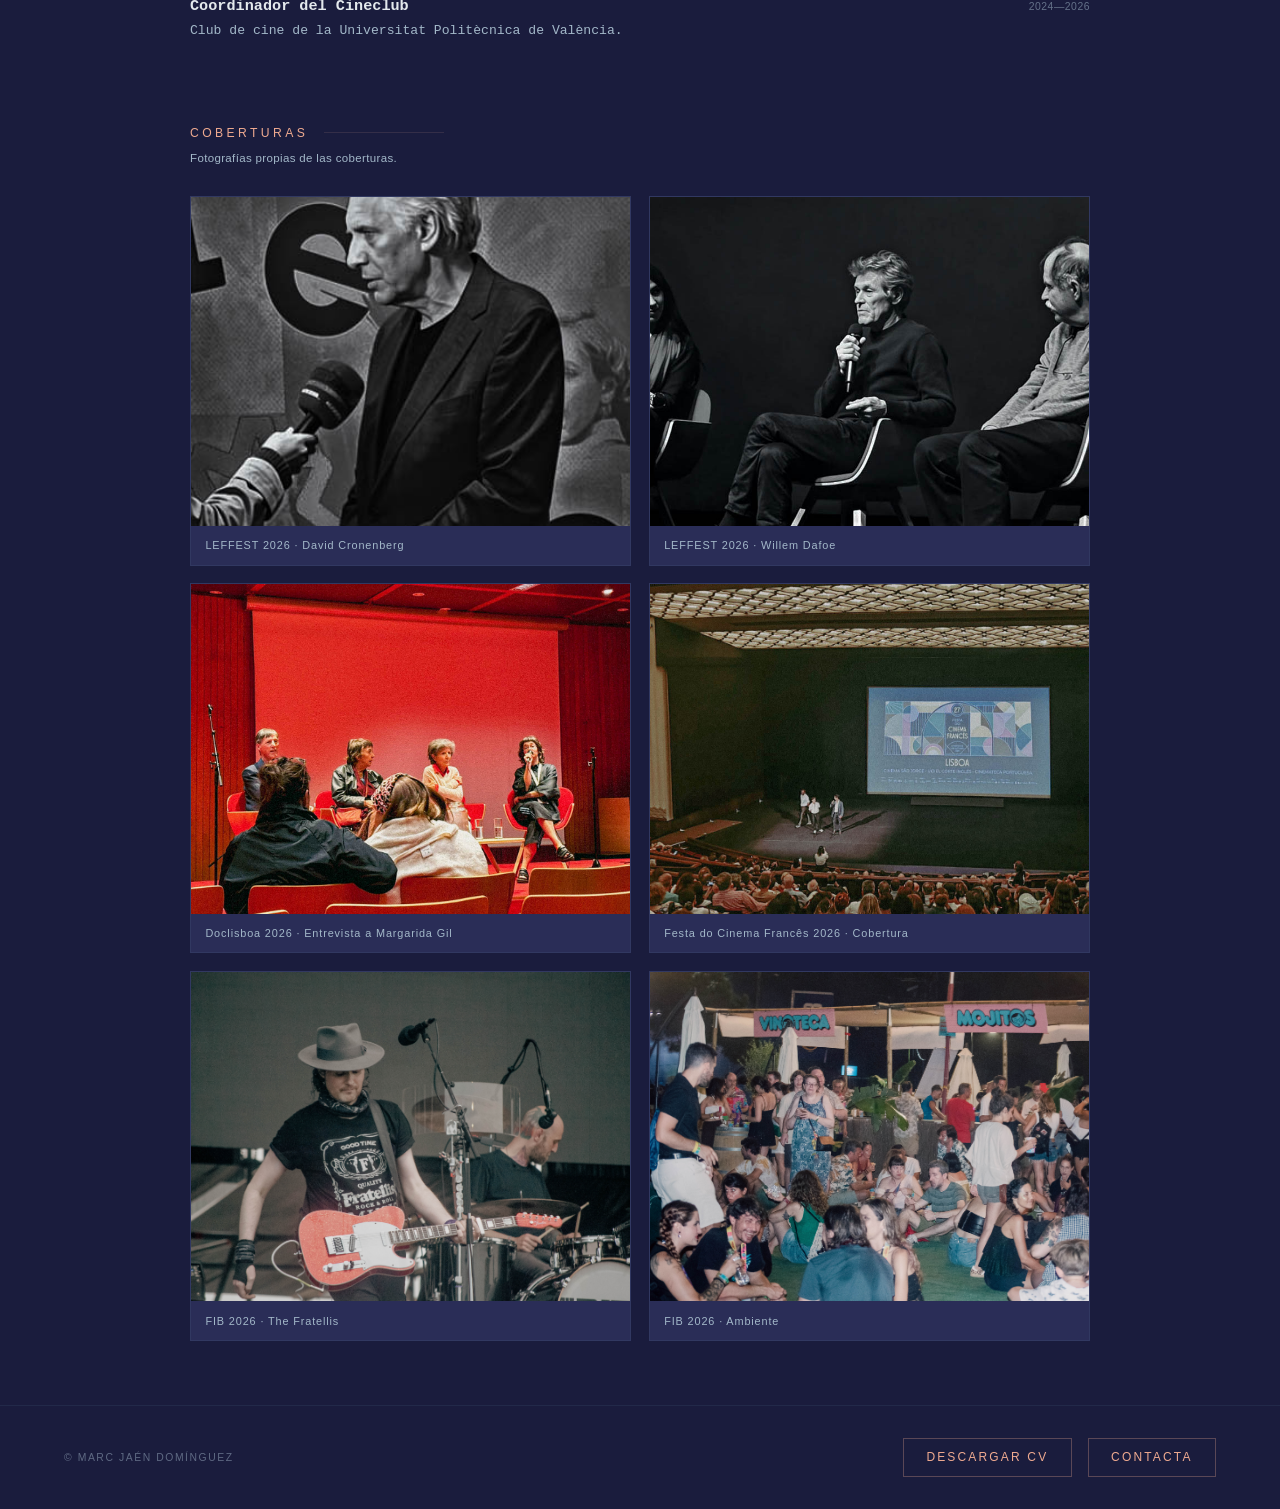
==== commit 0aa1948e: "Update index.html" ====
--- a/index.html
+++ b/index.html
@@ -468,7 +468,7 @@
 .tray-cab .obra-tit{margin-bottom:0}
 .tray-fila .obra-desc{margin-bottom:0;font-size:0.82rem}
 
-/* ---------- menciones (página aparte, lista compacta) ---------- */
+/* ---------- prensa (página aparte, lista compacta) ---------- */
 .menciones-lista{margin-top:0.5rem}
 .mencion{
   display:block;
@@ -514,8 +514,8 @@
 }
 .volver:hover{color:var(--acento)}
 
-/* ---------- festivales ---------- */
-.festivales-sec{margin-top:4.5rem}
+/* ---------- coberturas ---------- */
+.coberturas-sec{margin-top:4.5rem}
 .galeria{
   display:grid;
   grid-template-columns:repeat(2,1fr);
@@ -620,7 +620,7 @@
     <li><a href="#sobre-mi">Sobre mí</a></li>
     <li><a href="#obras">Obra</a></li>
     <li><a href="#trayectoria">Trayectoria</a></li>
-    <li><a href="menciones.html">Menciones</a></li>
+    <li><a href="menciones.html">Prensa</a></li>
     <li><a href="#contacto">Contacto</a></li>
   </ul>
 </nav>
@@ -807,9 +807,9 @@
     </div>
   </div>
 
-  <!-- FESTIVALES -->
-  <div class="festivales-sec" id="festivales">
-    <div class="sec-label">Festivales</div>
+  <!-- COBERTURAS -->
+  <div class="coberturas-sec" id="coberturas">
+    <div class="sec-label">Coberturas</div>
     <div class="sec-hint">Fotografías propias de las coberturas.</div>
 
     <div class="galeria">
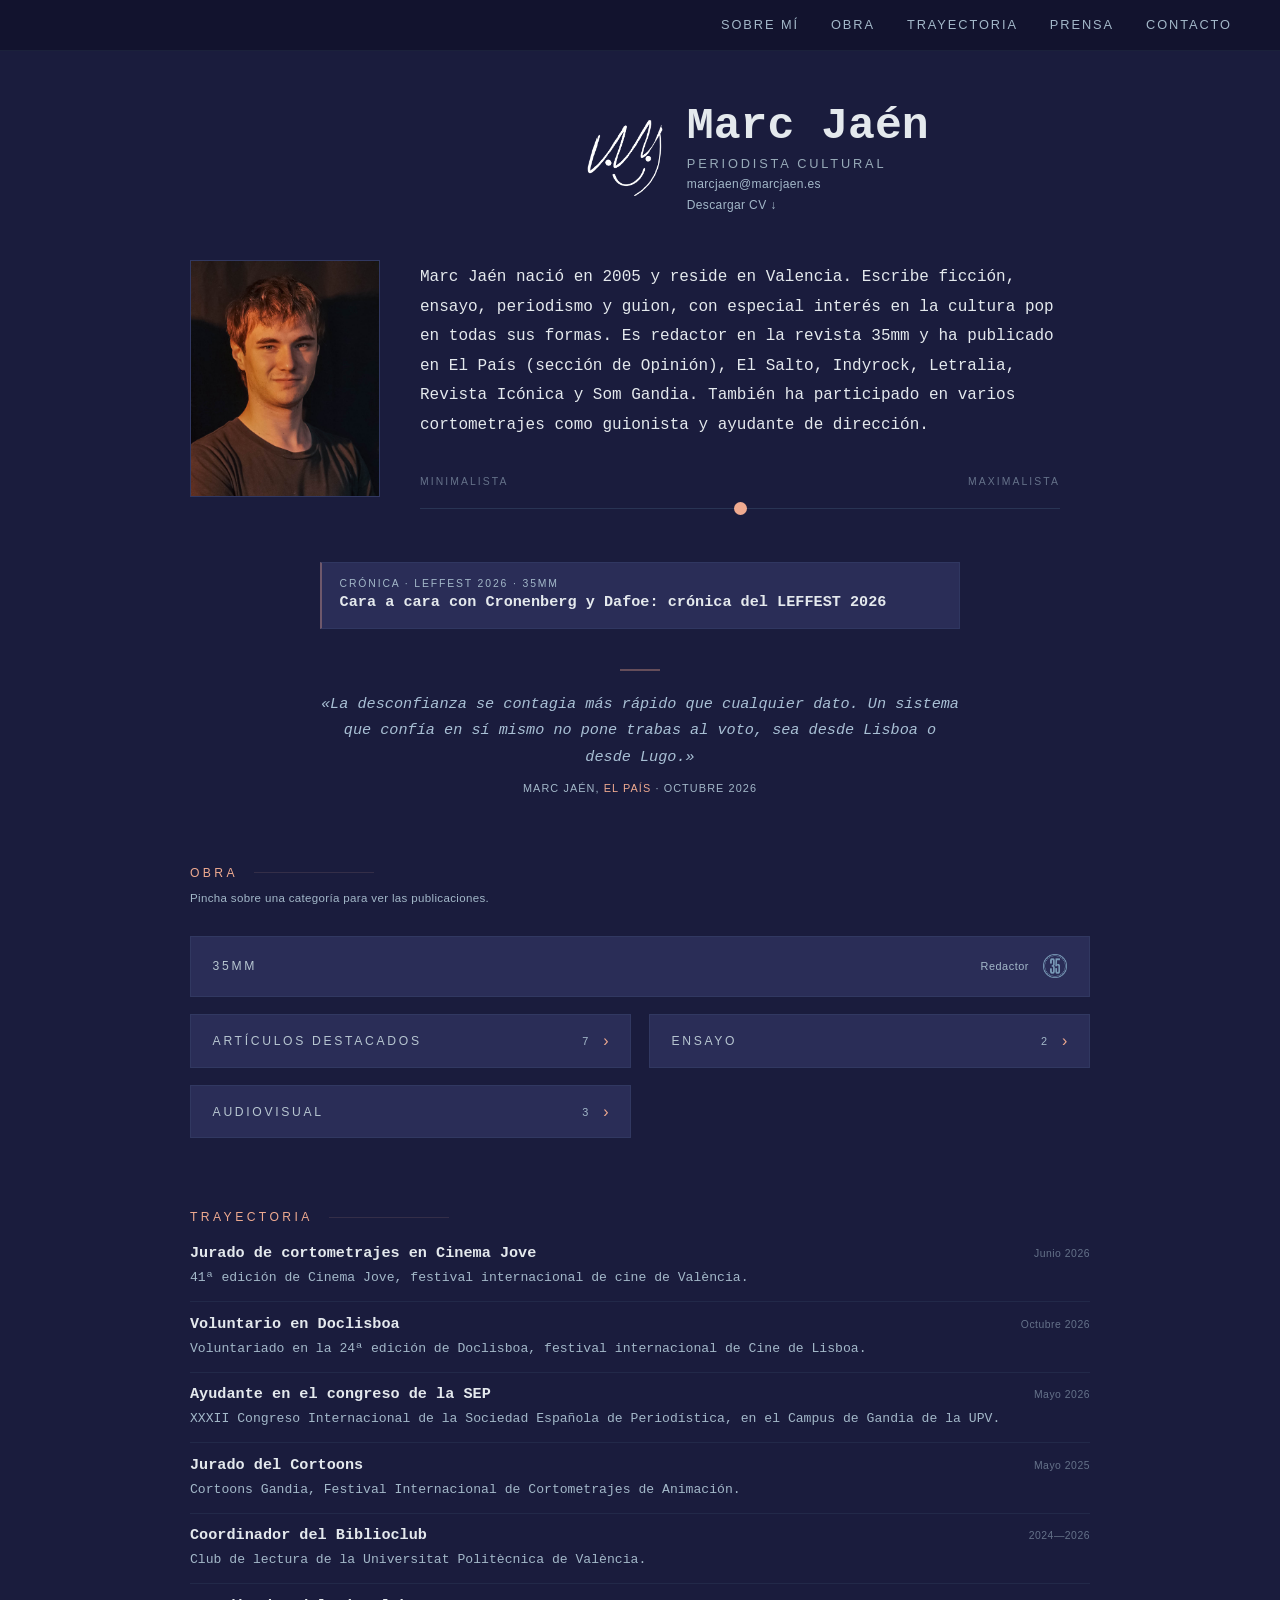
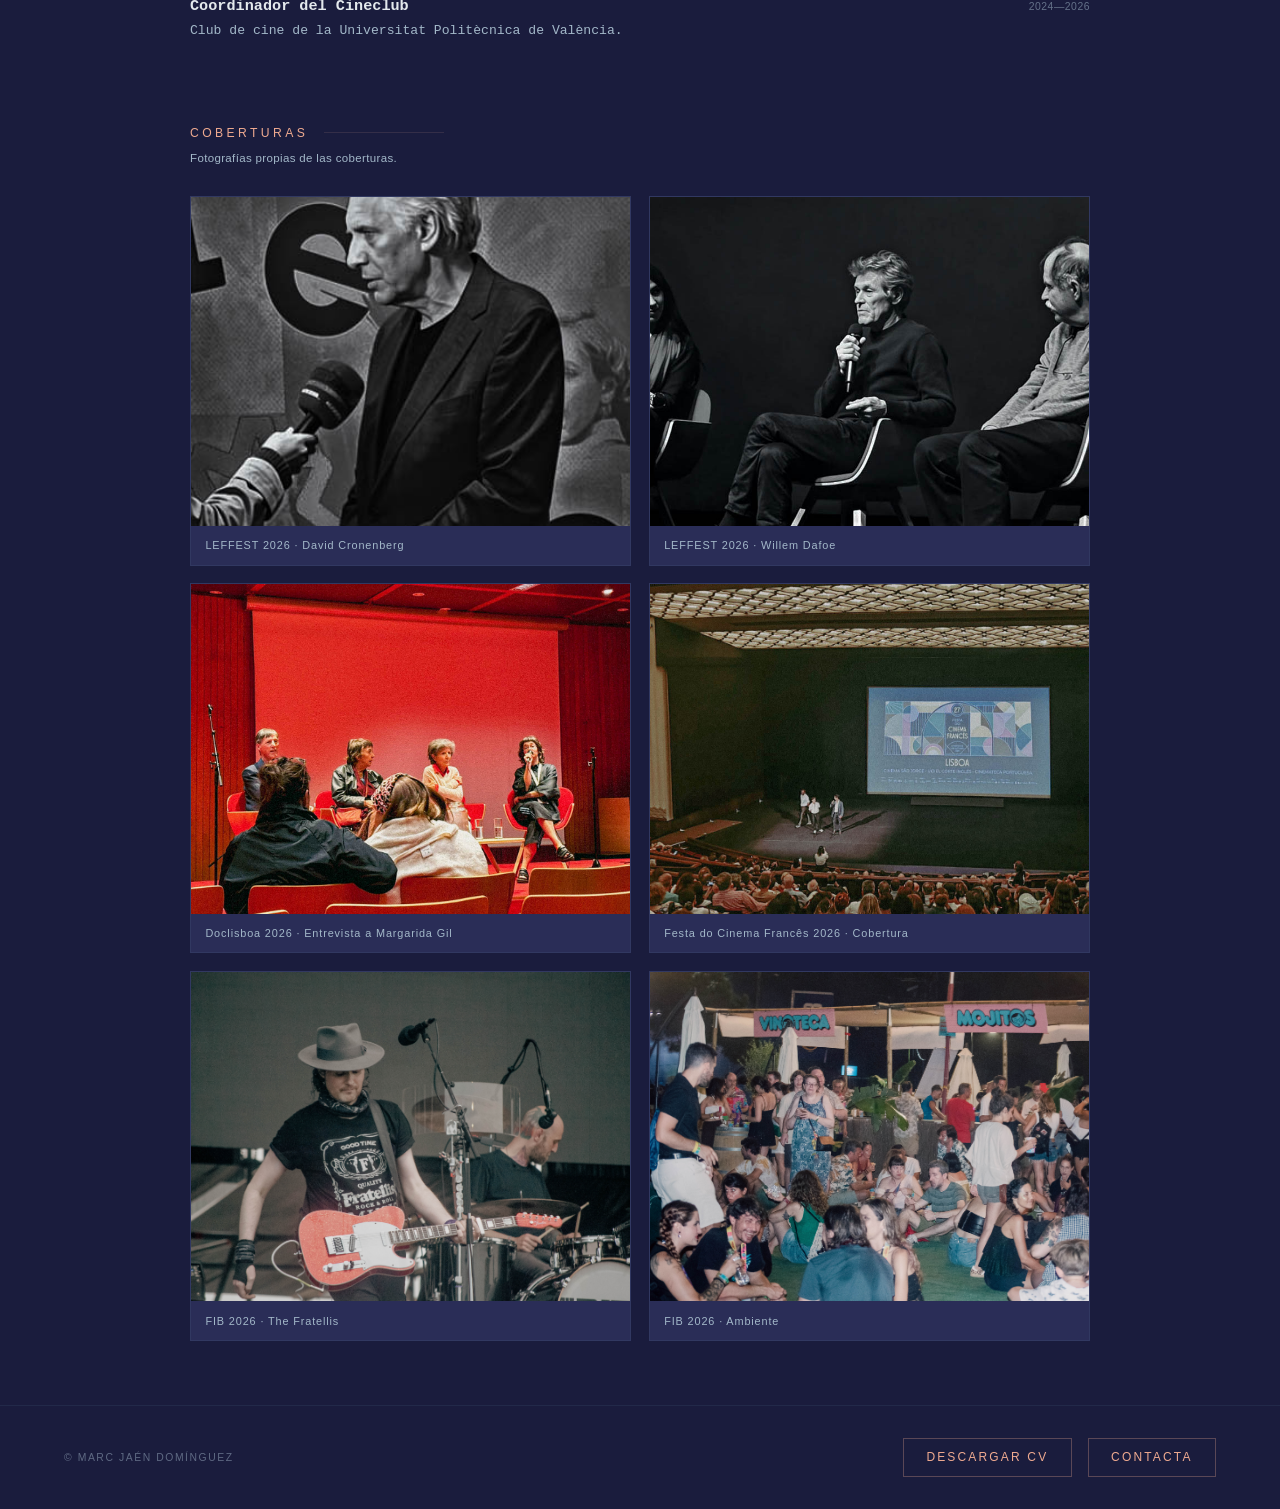
==== commit 9edf9abf: "Update index.html" ====
--- a/index.html
+++ b/index.html
@@ -6,7 +6,7 @@
 
 <!-- SEO -->
 <title>Marc Jaén | Periodista cultural</title>
-<meta name="description" content="Marc Jaén Domínguez, periodista cultural. Redactor en la revista 35mm. Ensayo, artículos, crónica y guion. Publicado en El País, Indyrock, Letralia, Revista Icónica y Som Gandia. Coordinador del Biblioclub y el Cineclub de la UPV.">
+<meta name="description" content="Marc Jaén Domínguez, periodista cultural. Redactor en la revista 35mm. Ensayo, artículos, crónica y guion. Publicado en El País, El Salto, Indyrock, Letralia, Revista Icónica y Som Gandia. Coordinador del Biblioclub y el Cineclub de la UPV.">
 <meta name="author" content="Marc Jaén Domínguez">
 <meta name="robots" content="index, follow, max-image-preview:large">
 <meta name="theme-color" content="#12132e">
@@ -17,13 +17,13 @@
 <meta property="og:type" content="website">
 <meta property="og:site_name" content="Marc Jaén">
 <meta property="og:title" content="Marc Jaén | Periodista cultural">
-<meta property="og:description" content="Marc Jaén Domínguez escribe ensayo, periodismo cultural, ficción y guion. Es redactor en la revista 35mm y ha publicado en El País, Indyrock, Letralia, Revista Icónica y Som Gandia. Coordina el Biblioclub y el Cineclub de la Universitat Politècnica de València.">
+<meta property="og:description" content="Marc Jaén Domínguez escribe ensayo, periodismo cultural, ficción y guion. Es redactor en la revista 35mm y ha publicado en El País, El Salto, Indyrock, Letralia, Revista Icónica y Som Gandia. Coordina el Biblioclub y el Cineclub de la Universitat Politècnica de València.">
 <meta property="og:url" content="https://marcjaen.es/">
 <meta property="og:image" content="https://marcjaen.es/logomarc.png">
 <meta property="og:locale" content="es_ES">
 <meta name="twitter:card" content="summary">
 <meta name="twitter:title" content="Marc Jaén | Periodista cultural">
-<meta name="twitter:description" content="Marc Jaén Domínguez escribe ensayo, periodismo cultural, ficción y guion. Redactor en la revista 35mm. Ha publicado en El País, Indyrock, Letralia, Revista Icónica y Som Gandia.">
+<meta name="twitter:description" content="Marc Jaén Domínguez escribe ensayo, periodismo cultural, ficción y guion. Redactor en la revista 35mm. Ha publicado en El País, El Salto, Indyrock, Letralia, Revista Icónica y Som Gandia.">
 <meta name="twitter:image" content="https://marcjaen.es/logomarc.png">
 
 <!-- Datos estructurados -->
@@ -645,7 +645,7 @@
     </div>
 
     <div class="sobre-texto">
-      <div class="sobre-bio" id="bioTexto">Marc Jaén nació en 2005 y reside en Valencia. Escribe ficción, ensayo, periodismo y guion, con especial interés en la cultura pop en todas sus formas. Es redactor en la revista 35mm y ha publicado en El País (sección de Opinión), Indyrock, Letralia, Revista Icónica y Som Gandia. También ha participado en varios cortometrajes como guionista y ayudante de dirección.</div>
+      <div class="sobre-bio" id="bioTexto">Marc Jaén nació en 2005 y reside en Valencia. Escribe ficción, ensayo, periodismo y guion, con especial interés en la cultura pop en todas sus formas. Es redactor en la revista 35mm y ha publicado en El País (sección de Opinión), El Salto, Indyrock, Letralia, Revista Icónica y Som Gandia. También ha participado en varios cortometrajes como guionista y ayudante de dirección.</div>
       <label for="tonoSlider" class="sr-only">Ajustar el tono de la biografía, de minimalista a maximalista</label>
       <div class="tono-label-row"><span>Minimalista</span><span>Maximalista</span></div>
       <input type="range" class="slider" id="tonoSlider" min="0" max="6" step="1" value="3">
@@ -856,10 +856,10 @@
   "Escribe.",
   "Escribe ficción, ensayo y periodismo.",
   "Escribe ficción, ensayo, periodismo y guion. Le interesa la cultura pop en todas sus formas. Es redactor en la revista 35mm y suele consumir cine, música y literatura como parte de su día a día.",
-  "Marc Jaén nació en 2005 y reside en Valencia. Escribe ficción, ensayo, periodismo y guion, con especial interés en la cultura pop en todas sus formas. Es redactor en la revista 35mm y ha publicado en El País (sección de Opinión), Indyrock, Letralia, Revista Icónica y Som Gandia. También ha participado en varios cortometrajes como guionista y ayudante de dirección.",
-  "Marc Jaén nació en 2005 y reside en Valencia. Escribe ficción, ensayo, periodismo y guion desde un ángulo que combina criterio técnico musical (formación de conservatorio) con una lectura social de la cultura pop. Es redactor en la revista 35mm y ha publicado en El País (sección de Opinión), Indyrock, Letralia, Revista Icónica y Som Gandia. También ha participado en varios cortometrajes como guionista y ayudante de dirección, ha formado parte del jurado de Cinema Jove y coordina el Biblioclub y el Cineclub de la Universitat Politècnica de València.",
-  "Marc Jaén nació en 2005 y reside en Valencia. Escribe ficción, ensayo, periodismo y guion desde un ángulo que combina criterio técnico musical (formación de conservatorio) con una lectura social de la cultura pop. Le interesan el cine, la literatura y la música cuando sirven para entender algo sobre las personas, y sobre todo cuando la cultura pop les da una identidad mayor. Actualmente es redactor en la revista 35mm y ha publicado en El País (sección de Opinión), Indyrock, Letralia, Revista Icónica y Som Gandia. Ha participado en varios cortometrajes, ha formado parte del jurado de Cinema Jove y coordina el Biblioclub y el Cineclub de la Universitat Politècnica de València.",
-  "Marc Jaén nació en 2005 y reside en Valencia. Escribe ficción, ensayo, periodismo y guion desde un ángulo que combina criterio técnico musical (formación de conservatorio) con una lectura social de la cultura pop. Le interesan el cine, la literatura y la música cuando dejan de ser un tema y se convierten en una excusa para hablar de la identidad y de lo que la cultura pop revela sobre las personas. Actualmente es redactor en la revista 35mm y ha publicado en El País (sección de Opinión), Indyrock, Letralia, Revista Icónica y Som Gandia. Ha trabajado en varios cortometrajes, ha formado parte del jurado de Cinema Jove y coordina el Biblioclub y el Cineclub de la Universitat Politècnica de València."
+  "Marc Jaén nació en 2005 y reside en Valencia. Escribe ficción, ensayo, periodismo y guion, con especial interés en la cultura pop en todas sus formas. Es redactor en la revista 35mm y ha publicado en El País (sección de Opinión), El Salto, Indyrock, Letralia, Revista Icónica y Som Gandia. También ha participado en varios cortometrajes como guionista y ayudante de dirección.",
+  "Marc Jaén nació en 2005 y reside en Valencia. Escribe ficción, ensayo, periodismo y guion desde un ángulo que combina criterio técnico musical (formación de conservatorio) con una lectura social de la cultura pop. Es redactor en la revista 35mm y ha publicado en El País (sección de Opinión), El Salto, Indyrock, Letralia, Revista Icónica y Som Gandia. También ha participado en varios cortometrajes como guionista y ayudante de dirección, ha formado parte del jurado de Cinema Jove y coordina el Biblioclub y el Cineclub de la Universitat Politècnica de València.",
+  "Marc Jaén nació en 2005 y reside en Valencia. Escribe ficción, ensayo, periodismo y guion desde un ángulo que combina criterio técnico musical (formación de conservatorio) con una lectura social de la cultura pop. Le interesan el cine, la literatura y la música cuando sirven para entender algo sobre las personas, y sobre todo cuando la cultura pop les da una identidad mayor. Actualmente es redactor en la revista 35mm y ha publicado en El País (sección de Opinión), El Salto, Indyrock, Letralia, Revista Icónica y Som Gandia. Ha participado en varios cortometrajes, ha formado parte del jurado de Cinema Jove y coordina el Biblioclub y el Cineclub de la Universitat Politècnica de València.",
+  "Marc Jaén nació en 2005 y reside en Valencia. Escribe ficción, ensayo, periodismo y guion desde un ángulo que combina criterio técnico musical (formación de conservatorio) con una lectura social de la cultura pop. Le interesan el cine, la literatura y la música cuando dejan de ser un tema y se convierten en una excusa para hablar de la identidad y de lo que la cultura pop revela sobre las personas. Actualmente es redactor en la revista 35mm y ha publicado en El País (sección de Opinión), El Salto, Indyrock, Letralia, Revista Icónica y Som Gandia. Ha trabajado en varios cortometrajes, ha formado parte del jurado de Cinema Jove y coordina el Biblioclub y el Cineclub de la Universitat Politècnica de València."
 ];
 
 const slider = document.getElementById('tonoSlider');
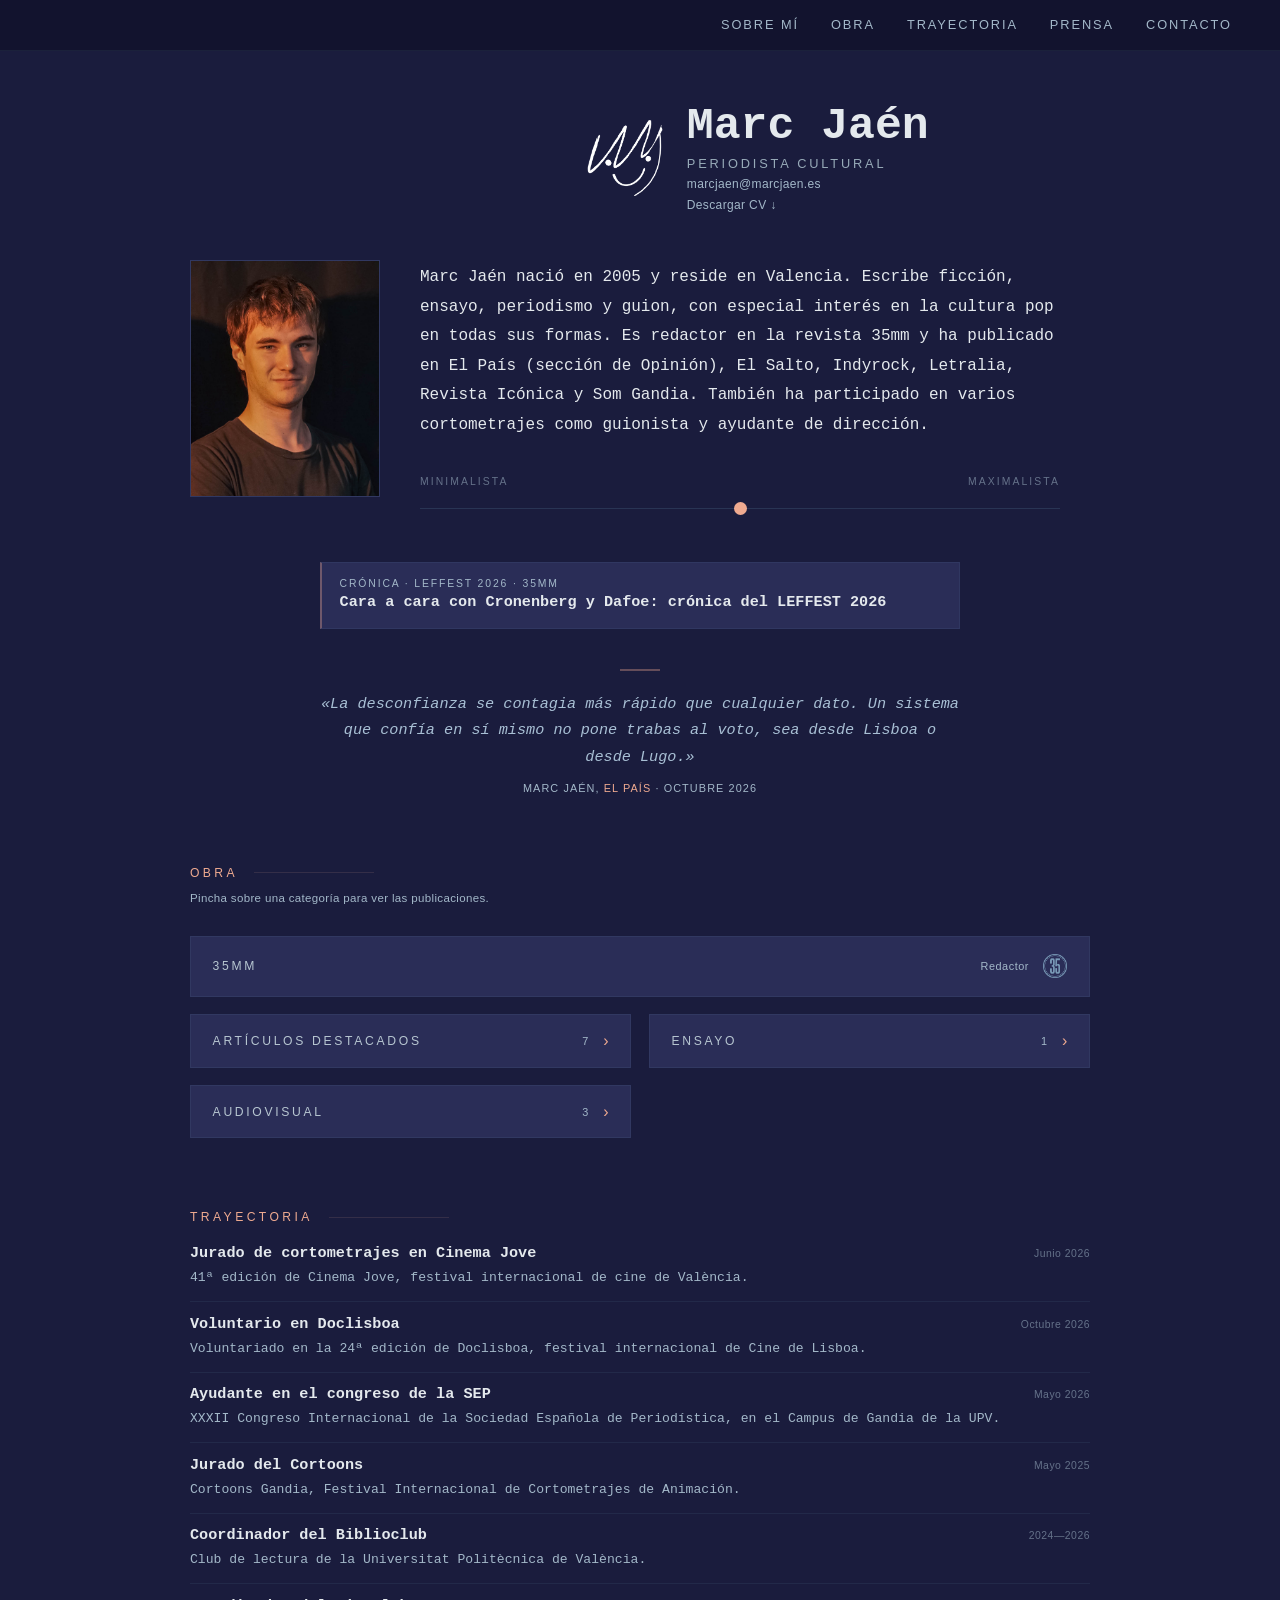
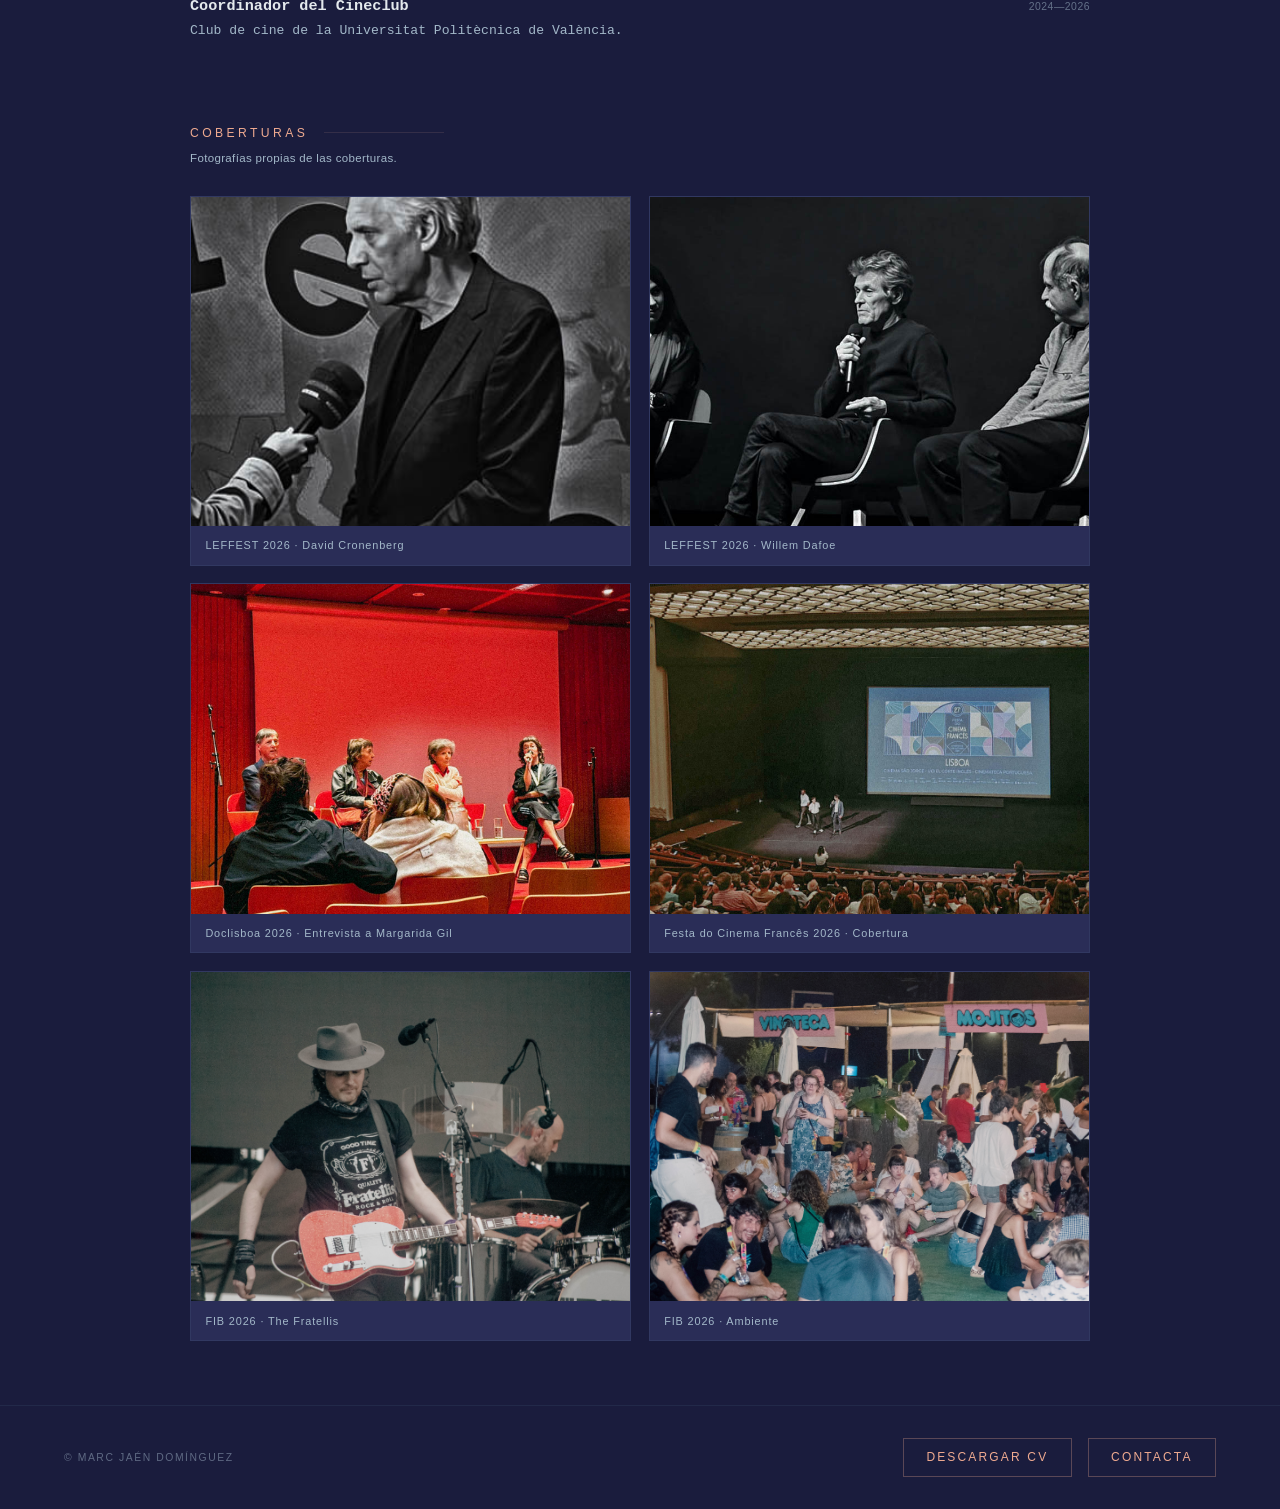
==== commit dd9b31ea: "Update index.html" ====
--- a/index.html
+++ b/index.html
@@ -655,8 +655,8 @@
   <!-- DESTACADO + CITA: centrados bajo la foto y la bio -->
   <div class="destacados">
 
-      <!-- PIEZA DESTACADA: sustituye href="#" por la URL real de la crónica -->
-      <a class="destacado" href="#" target="_blank" rel="noopener noreferrer">
+      <!-- PIEZA DESTACADA -->
+      <a class="destacado" href="https://35milimetros.es/leffest-2026-reportaje-y-criticas/" target="_blank" rel="noopener noreferrer">
         <img src="cronenberg-poster.jpg" alt="Póster de Videodrome firmado por David Cronenberg" onerror="this.style.display='none'">
         <div>
           <div class="destacado-etiqueta">Crónica · LEFFEST 2026 · 35mm</div>
@@ -732,18 +732,13 @@
       <div class="cat-card">
         <button class="cat-header" id="btn-ensayo" onclick="toggleCat(this)" aria-expanded="false" aria-controls="cat-ensayo">
           <span class="cat-titulo">Ensayo</span>
-          <span class="cat-meta"><span class="cat-count">2</span><span class="cat-arrow" aria-hidden="true">›</span></span>
+          <span class="cat-meta"><span class="cat-count">1</span><span class="cat-arrow" aria-hidden="true">›</span></span>
         </button>
         <div class="cat-body" id="cat-ensayo" role="region" aria-labelledby="btn-ensayo" inert>
           <a class="obra-fila" href="https://letralia.com/sala-de-ensayo/2026/06/15/estupidez-natural-asistida/" target="_blank" rel="noopener noreferrer">
             <div class="obra-tit">Estupidez natural asistida</div>
             <div class="obra-desc">Sobre la irrupción de la inteligencia artificial en la sociedad actual.</div>
             <div class="obra-meta"><span>Letralia</span><span>Junio 2026</span></div>
-          </a>
-          <a class="obra-fila" href="https://revistaiconica.com/apuntes-sobre-el-horror-de-tener-un-cuerpo-que-no-deben-tomarse-tan-en-serio/" target="_blank" rel="noopener noreferrer">
-            <div class="obra-tit">Apuntes sobre el horror de tener un cuerpo que no deben tomarse tan en serio</div>
-            <div class="obra-desc">Sobre el body horror en el cine y lo que dice de nuestra relación con el cuerpo.</div>
-            <div class="obra-meta"><span>Revista Icónica</span><span>Junio 2026</span></div>
           </a>
         </div>
       </div>
